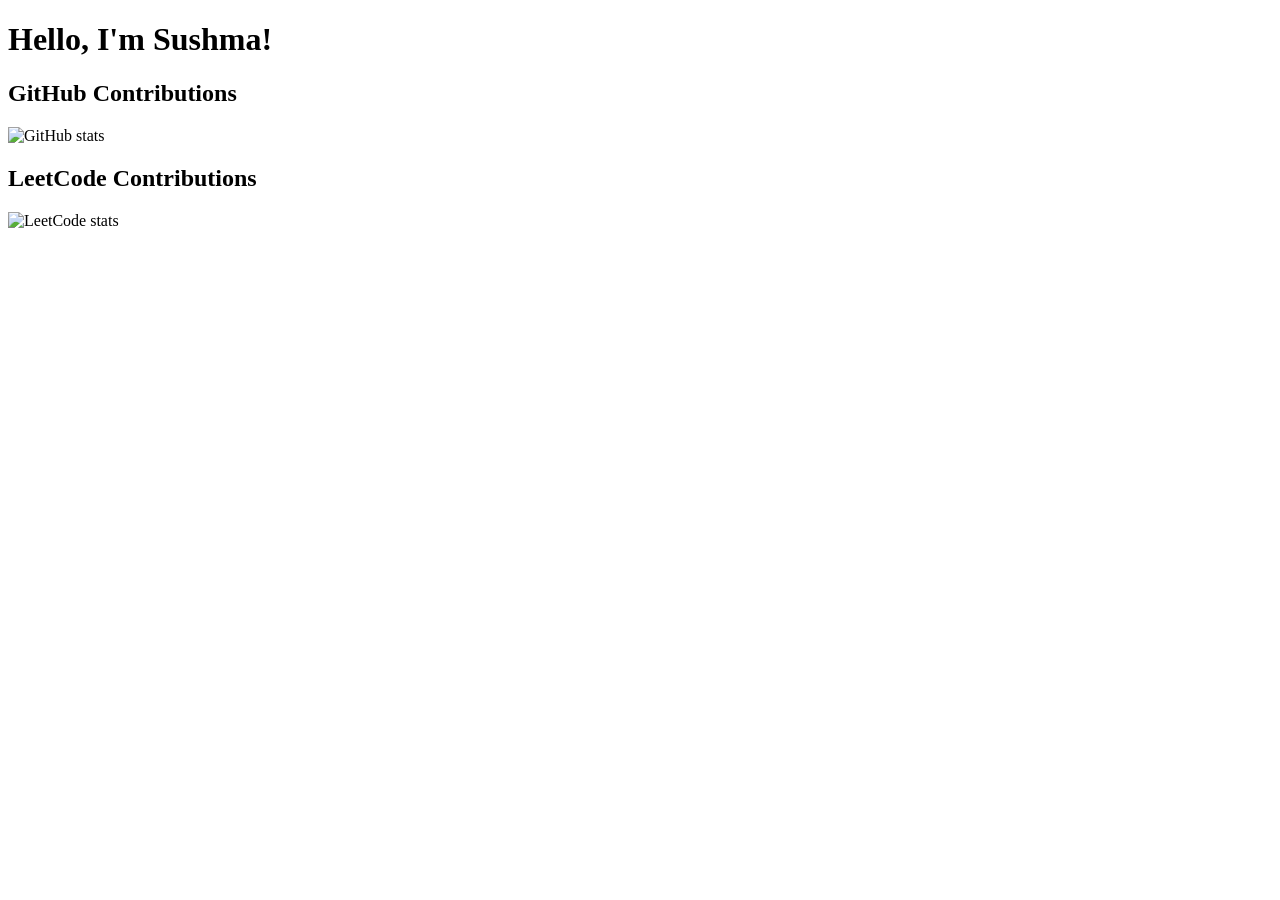
==== index.html @ d99a42e8 "Rename index.html.txt to index.html" ====
<!DOCTYPE html>
<html>
<head>
    <title>My Contributions</title>
</head>
<body>
    <h1>Hello, I'm Sushma!</h1>
    <div id="github-contributions">
        <h2>GitHub Contributions</h2>
        <img src="https://github-readme-stats.vercel.app/api?username=Sushmaniresh&show_icons=true&count_private=true&theme=radical" alt="GitHub stats">
    </div>

    <div id="leetcode-contributions">
        <h2>LeetCode Contributions</h2>
        <img src="https://leetcode-stats.vercel.app/api?username=Sushmaniresh" alt="LeetCode stats">
    </div>
</body>
</html>
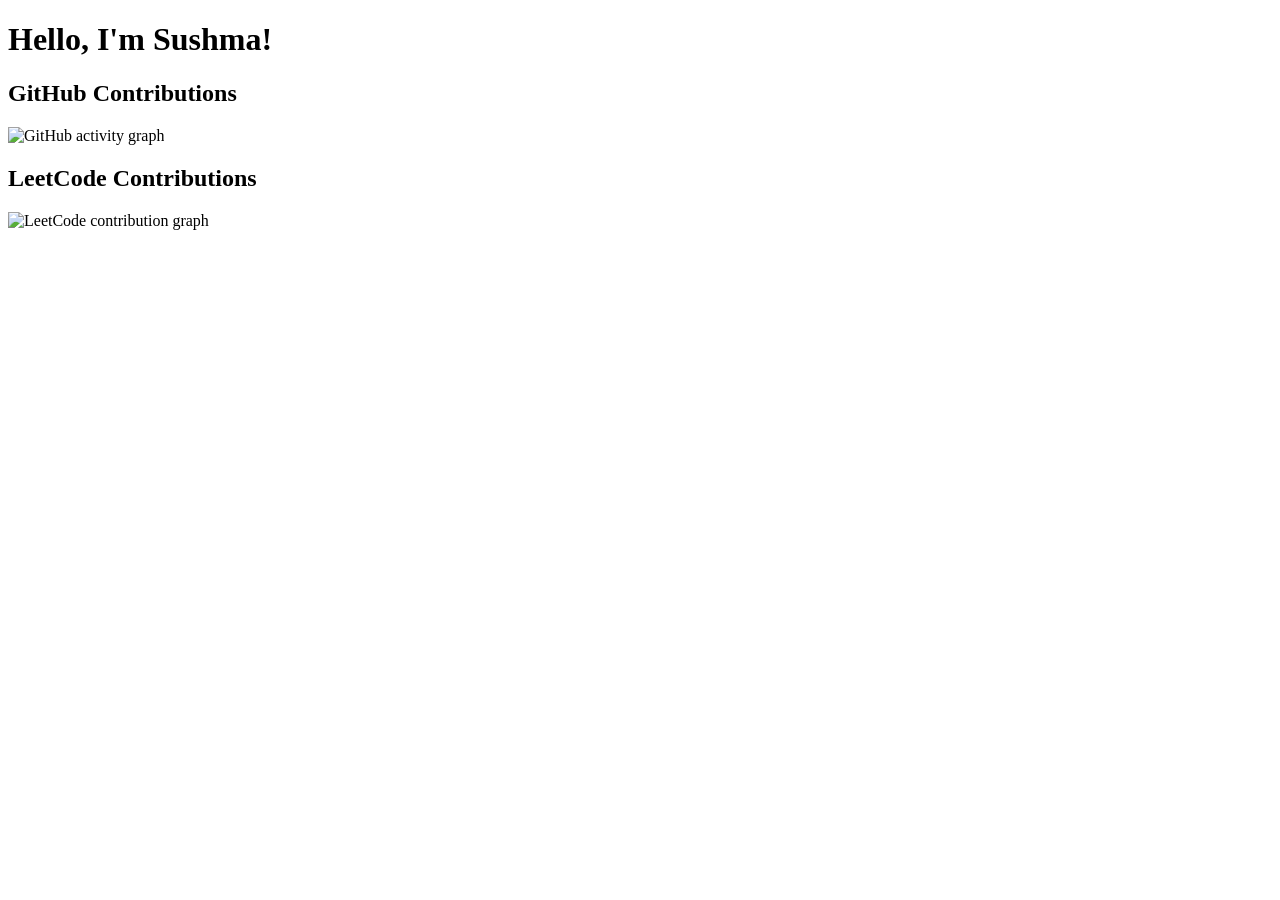
==== commit 173a372c: "Update index.html" ====
--- a/index.html
+++ b/index.html
@@ -7,12 +7,14 @@
     <h1>Hello, I'm Sushma!</h1>
     <div id="github-contributions">
         <h2>GitHub Contributions</h2>
-        <img src="https://github-readme-stats.vercel.app/api?username=Sushmaniresh&show_icons=true&count_private=true&theme=radical" alt="GitHub stats">
+        <img src="https://activity-graph.herokuapp.com/graph?username=YOUR_USERNAME&theme=react-dark&hide_border=true" alt="GitHub activity graph" />
+
     </div>
 
     <div id="leetcode-contributions">
         <h2>LeetCode Contributions</h2>
-        <img src="https://leetcode-stats.vercel.app/api?username=Sushmaniresh" alt="LeetCode stats">
+        <img src="https://leetcard.jacoblin.cool/username?theme=dark" alt="LeetCode contribution graph"/>
+
     </div>
 </body>
 </html>
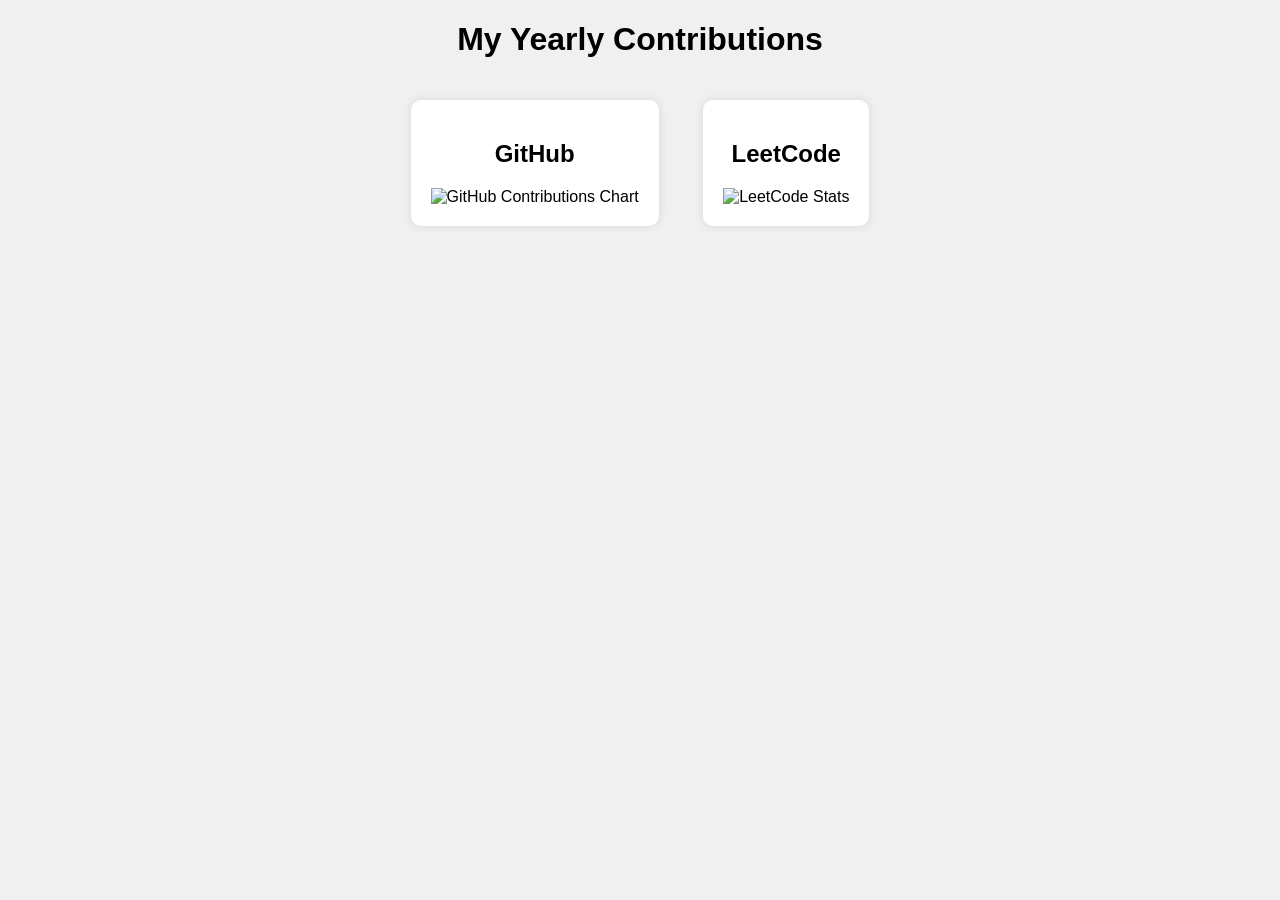
==== commit 0b7f8efc: "Update index.html" ====
--- a/index.html
+++ b/index.html
@@ -2,19 +2,23 @@
 <html>
 <head>
     <title>My Contributions</title>
+    <style>
+        body { font-family: Arial; text-align: center; background: #f0f0f0; }
+        .card { display: inline-block; margin: 20px; padding: 20px; background: white; border-radius: 10px; box-shadow: 0 0 10px rgba(0,0,0,0.1); }
+        img { max-width: 100%; }
+    </style>
 </head>
 <body>
-    <h1>Hello, I'm Sushma!</h1>
-    <div id="github-contributions">
-        <h2>GitHub Contributions</h2>
-        <img src="https://activity-graph.herokuapp.com/graph?username=YOUR_USERNAME&theme=react-dark&hide_border=true" alt="GitHub activity graph" />
+    <h1>My Yearly Contributions</h1>
 
+    <div class="card">
+        <h2>GitHub</h2>
+        <img src="https://ghchart.rshah.org/Sushmaniresh" alt="GitHub Contributions Chart">
     </div>
 
-    <div id="leetcode-contributions">
-        <h2>LeetCode Contributions</h2>
-        <img src="https://leetcard.jacoblin.cool/username?theme=dark" alt="LeetCode contribution graph"/>
-
+    <div class="card">
+        <h2>LeetCode</h2>
+        <img src="https://leetcard.jacoblin.cool/Sushmaniresh?theme=dark" alt="LeetCode Stats">
     </div>
 </body>
 </html>
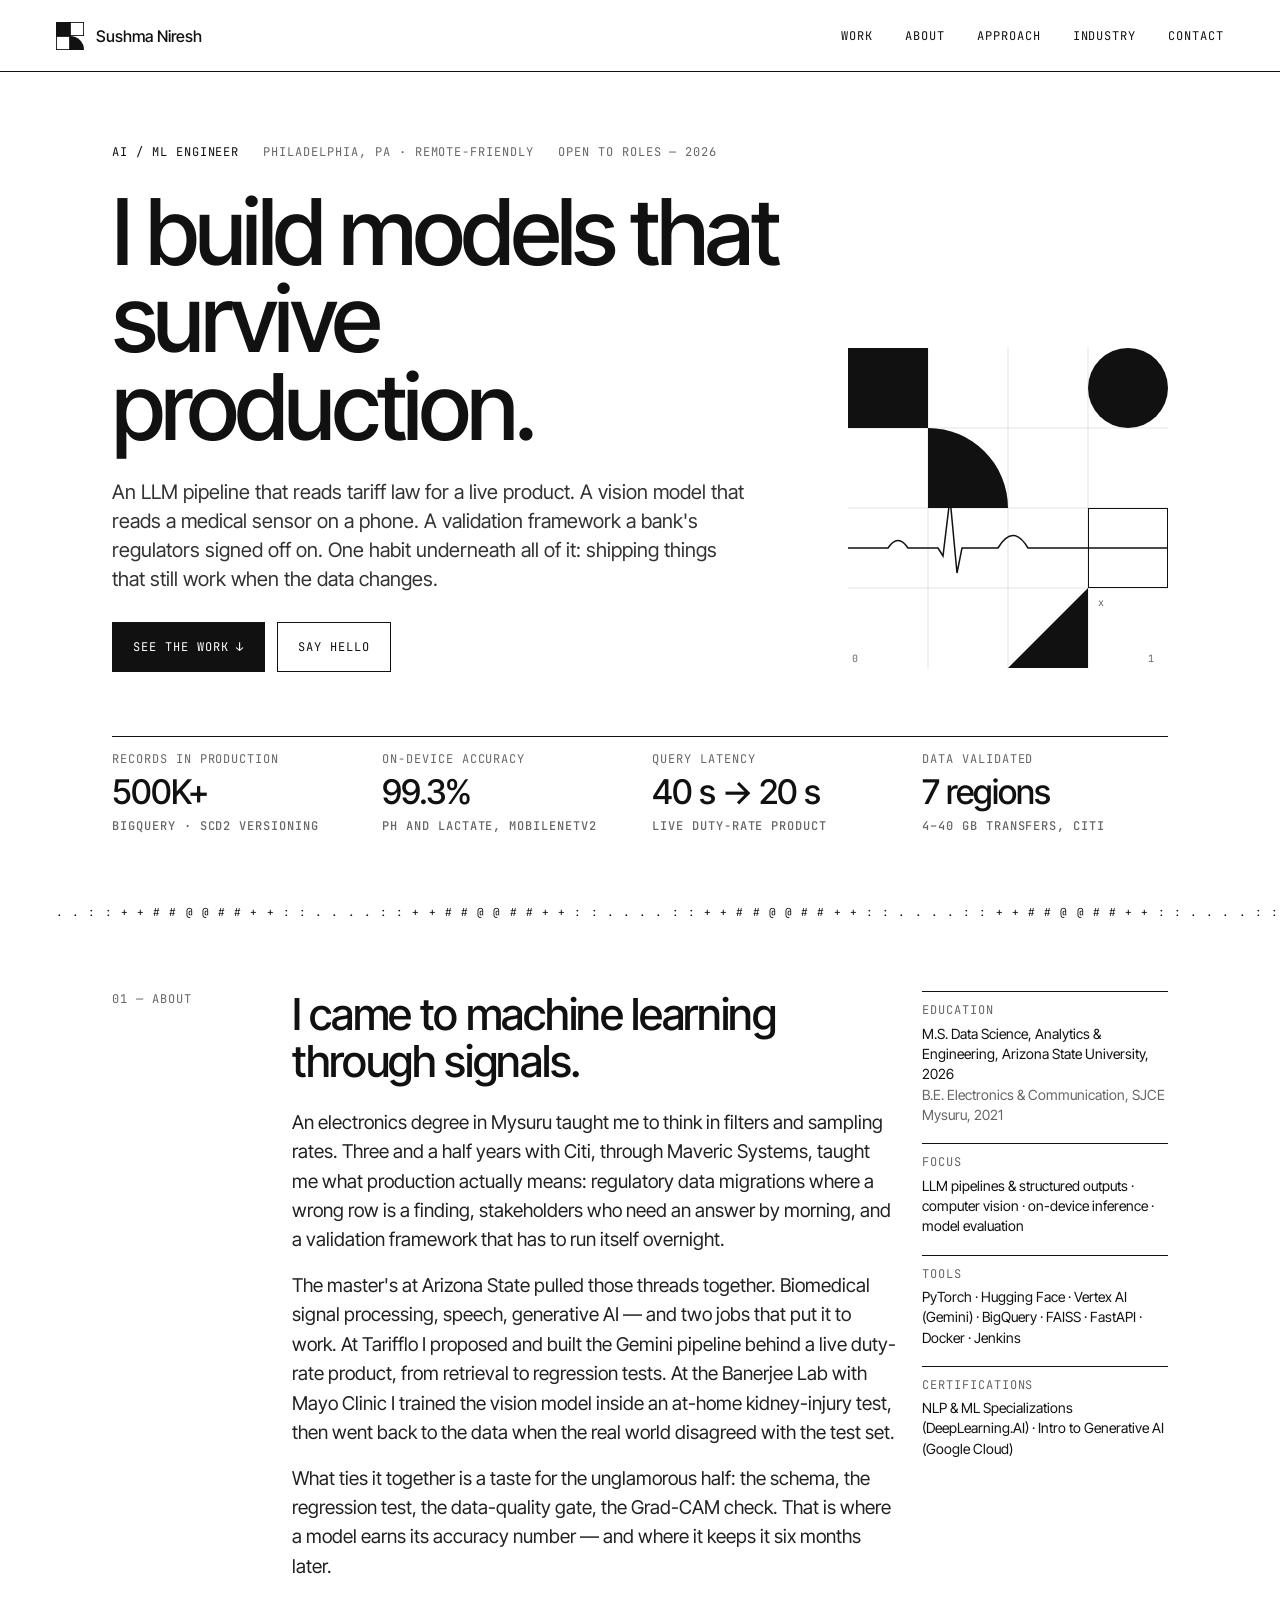
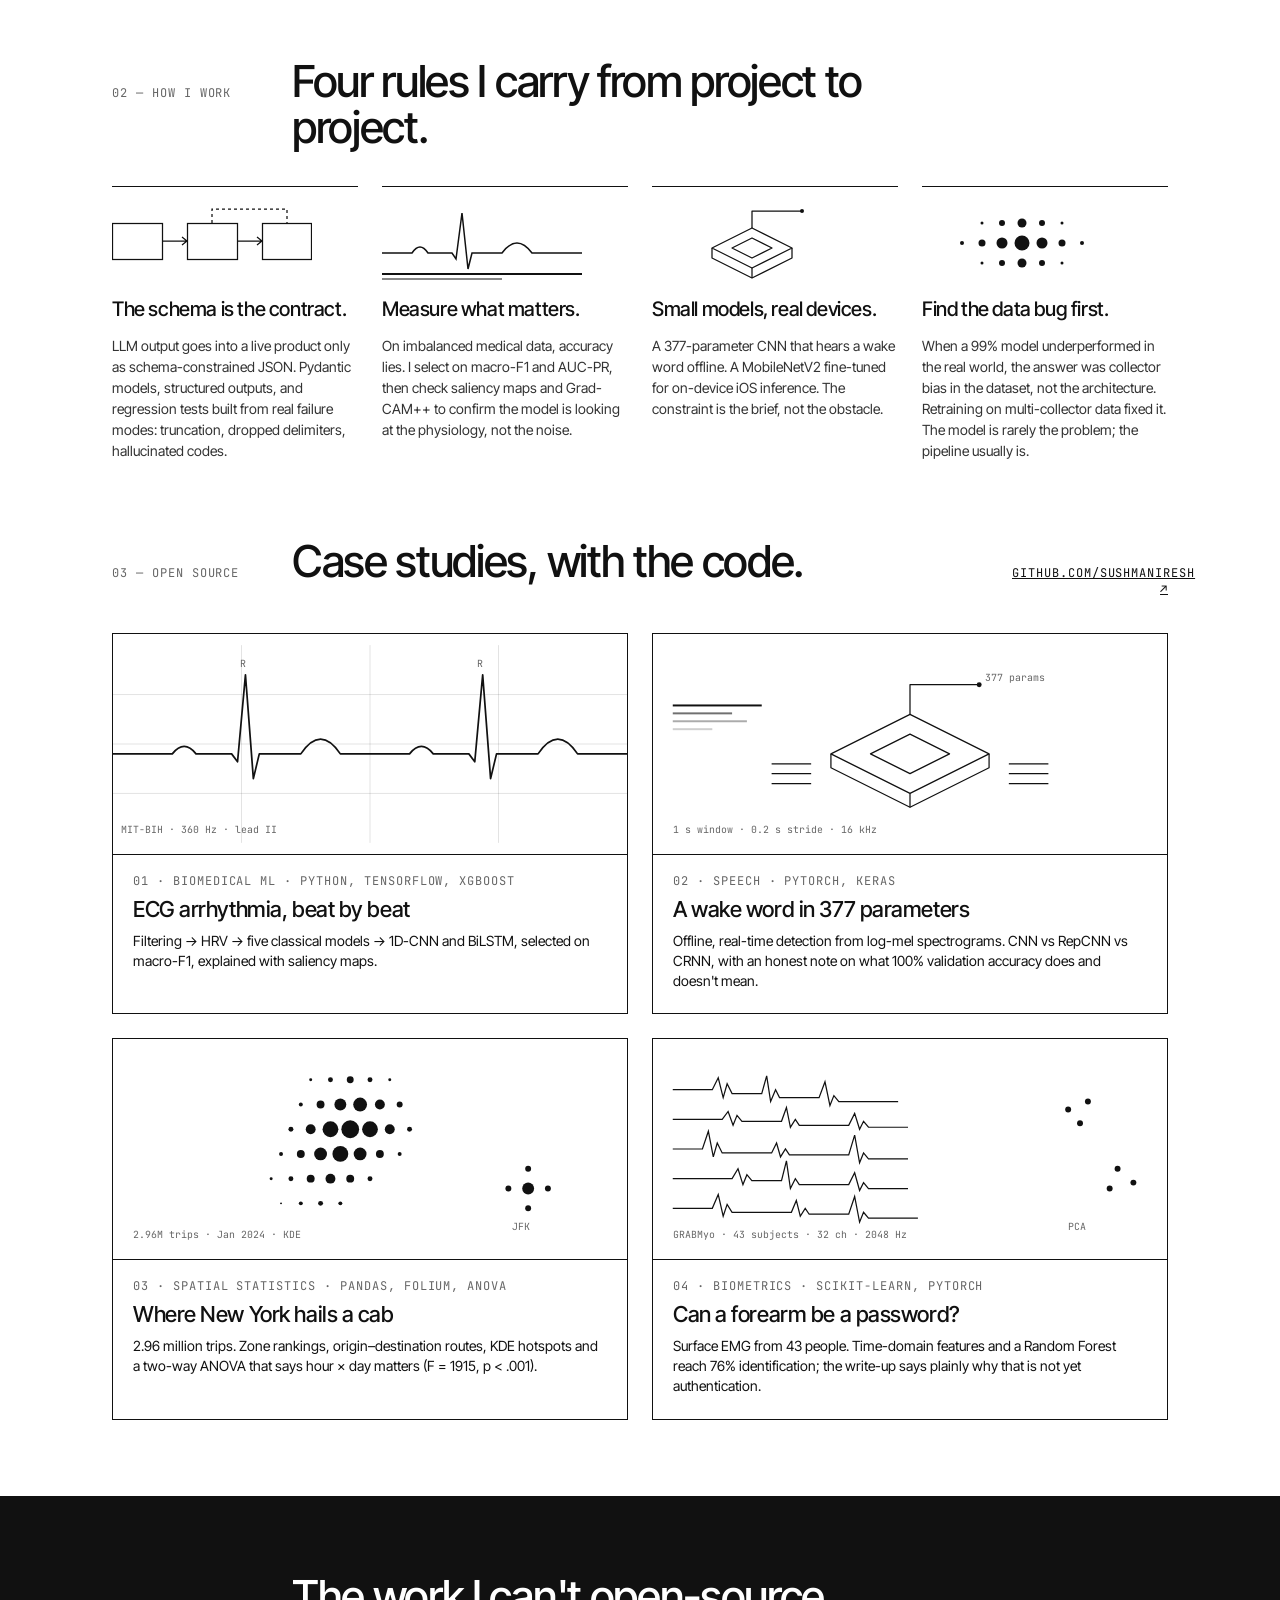
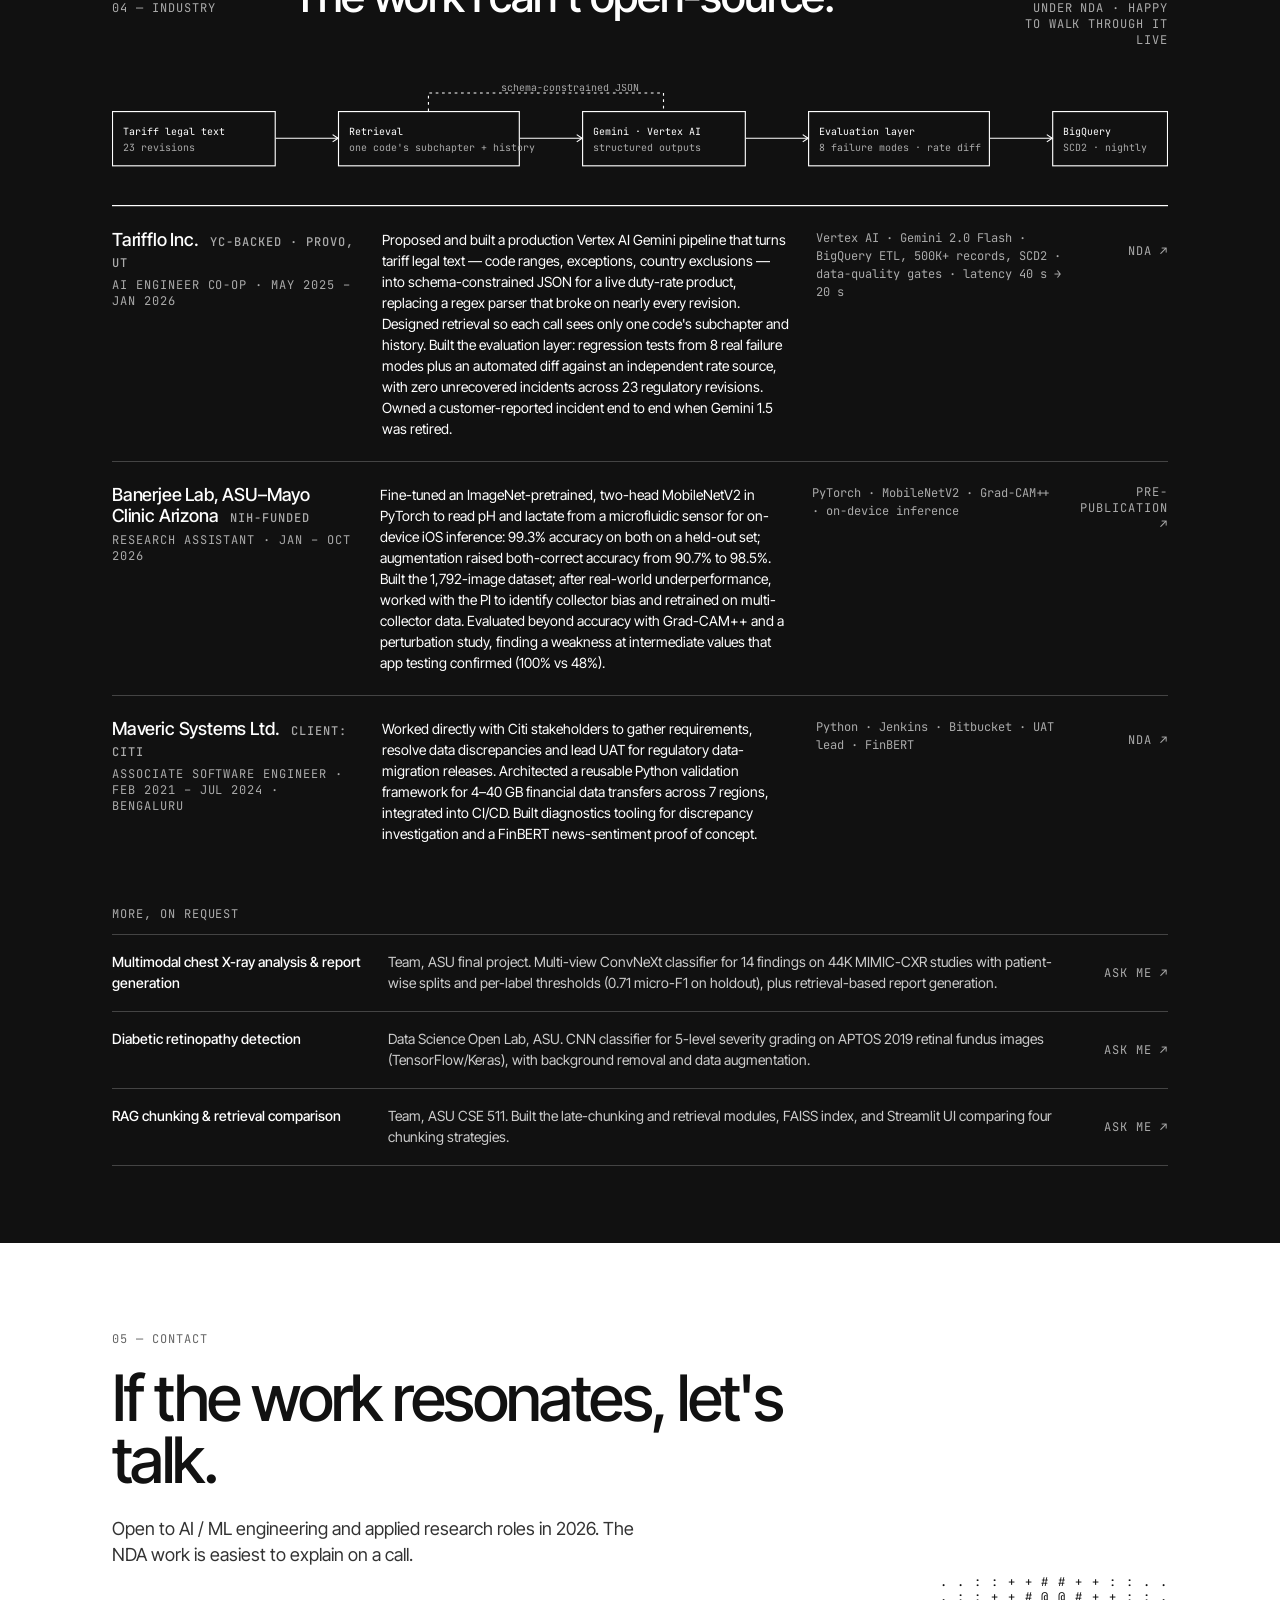
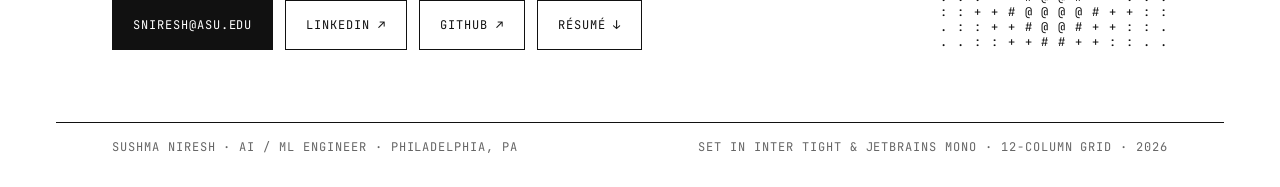
==== commit 8dc1392c: "Launch new portfolio site; keep old page as contributions.html" ====
--- a/index.html
+++ b/index.html
@@ -1,24 +1,301 @@
-<!DOCTYPE html>
-<html>
+<!doctype html>
+<html lang="en">
 <head>
-    <title>My Contributions</title>
-    <style>
-        body { font-family: Arial; text-align: center; background: #f0f0f0; }
-        .card { display: inline-block; margin: 20px; padding: 20px; background: white; border-radius: 10px; box-shadow: 0 0 10px rgba(0,0,0,0.1); }
-        img { max-width: 100%; }
-    </style>
+<meta charset="utf-8">
+<meta name="viewport" content="width=device-width, initial-scale=1">
+<title>Sushma Niresh — AI/ML Engineer</title>
+<meta name="description" content="AI/ML engineer. LLM pipelines, computer vision and on-device inference — case studies with the code.">
+<meta property="og:title" content="Sushma Niresh — AI/ML Engineer">
+<meta property="og:description" content="AI/ML engineer. LLM pipelines, computer vision and on-device inference — case studies with the code.">
+<meta property="og:image" content="og.png">
+<meta property="og:type" content="website">
+<meta name="twitter:card" content="summary_large_image">
+<link rel="icon" href="favicon.svg" type="image/svg+xml">
+<link rel="preconnect" href="https://fonts.googleapis.com"><link rel="preconnect" href="https://fonts.gstatic.com" crossorigin>
+<link rel="stylesheet" href="https://fonts.googleapis.com/css2?family=Inter+Tight:wght@400;500;600&family=JetBrains+Mono:wght@400;500&display=swap">
+<style>
+body{margin:0;background:#fff}
+a{color:#111}a:hover{color:#666}
+.mono{font-family:'JetBrains Mono',monospace}
+.wrap{max-width:1168px;margin:0 auto;padding:0 clamp(16px,4.4vw,56px);width:100%;min-width:0;box-sizing:border-box}
+.label{font-family:'JetBrains Mono',monospace;font-size:12px;letter-spacing:.08em;text-transform:uppercase;color:#666}
+.rule{border-top:1px solid #111}
+.g12{display:grid;grid-template-columns:repeat(12,minmax(0,1fr));column-gap:24px}
+.g12>*{min-width:0}
+.h1{margin:0;font-size:clamp(44px,7.4vw,92px);line-height:.95;letter-spacing:-.04em;font-weight:500}
+.h2{margin:0;font-size:clamp(30px,3.6vw,44px);line-height:1.05;letter-spacing:-.03em;font-weight:500}
+.lede{margin:0;font-size:clamp(17px,1.6vw,20px);line-height:1.45;color:#333}
+.nav a{text-decoration:none;font-family:'JetBrains Mono',monospace;font-size:12px;letter-spacing:.08em;text-transform:uppercase}
+.stats{display:grid;grid-template-columns:repeat(4,minmax(0,1fr));gap:24px}
+.stats .v{font-size:clamp(26px,2.8vw,34px);letter-spacing:-.03em;font-weight:500;margin-top:4px}
+.stats .v .label{display:block;margin-top:6px}
+.cards{display:grid;grid-template-columns:repeat(2,minmax(0,1fr));gap:24px}
+.card{border:1px solid #111;text-decoration:none;color:#111;display:flex;flex-direction:column;background:#fff}
+.card:hover{background:#111;color:#fff}
+.card:hover .label{color:#bbb}
+.card:hover svg *{stroke:#fff}
+.card:hover svg .fill,.card:hover svg circle,.card:hover svg rect{fill:#fff}
+.card .art{height:220px;border-bottom:1px solid currentColor;display:flex;align-items:center;justify-content:center;overflow:hidden}
+.card .art svg{width:100%;height:100%}
+.card .body{padding:18px 20px 22px;display:flex;flex-direction:column;gap:8px}
+.card h3{margin:0;font-size:22px;letter-spacing:-.02em;font-weight:500;line-height:1.15}
+.card p{margin:0;font-size:14px;line-height:1.45}
+.nda{border-top:1px solid #444;padding:22px 0;display:grid;grid-template-columns:3fr 5fr 3fr 1fr;gap:24px;align-items:start}
+.nda h4{margin:0;font-size:18px;font-weight:500;letter-spacing:-.01em}
+.nda p{margin:0;font-size:14px;line-height:1.5}
+.more{border-top:1px solid #444;padding:16px 0;display:grid;grid-template-columns:3fr 8fr 1fr;gap:24px;font-size:14px;line-height:1.5}
+.btn{display:inline-flex;align-items:center;gap:10px;min-height:48px;padding:0 20px;border:1px solid #111;text-decoration:none;font-family:'JetBrains Mono',monospace;font-size:12px;letter-spacing:.08em;text-transform:uppercase;white-space:nowrap}
+.btn.solid{background:#111;color:#fff}
+.btn.solid:hover{background:#333;color:#fff}
+.concept{border-top:1px solid #111;padding-top:16px;display:flex;flex-direction:column;gap:14px;grid-column:span 3}
+.concept h3{margin:0;font-size:20px;font-weight:500;letter-spacing:-.02em;line-height:1.2}
+.concept p{margin:0;font-size:14px;line-height:1.5;color:#333}
+.concept svg{width:100%;max-width:200px;height:auto}
+.scroll{overflow-x:auto}
+.scroll svg{min-width:900px;width:100%;height:auto}
+.about p{margin:0 0 16px;font-size:clamp(17px,1.5vw,19px);line-height:1.55;color:#222}
+.about p:last-child{margin:0}
+.fact{border-top:1px solid #111;padding:10px 0 14px;font-size:14px;line-height:1.45}
+.fact .label{display:block;margin-bottom:4px}
+@media (max-width:900px){
+  .g12{grid-template-columns:repeat(4,minmax(0,1fr));row-gap:20px}
+  .g12>*{grid-column:1 / -1 !important;justify-self:stretch !important}
+  .concept{grid-column:span 2 !important}
+  .stats{grid-template-columns:repeat(2,minmax(0,1fr))}
+  .cards{grid-template-columns:1fr}
+  .nda,.more{grid-template-columns:1fr;gap:10px}
+  .nda .tag,.more .tag{text-align:left !important}
+  .hero-art{max-width:260px}
+}
+@media (max-width:560px){
+  .concept{grid-column:1 / -1 !important}
+  .stats{grid-template-columns:1fr}
+  .nav .links a:not(.keep){display:none}
+  .card .art{height:180px}
+}
+</style>
+<link rel="stylesheet" href="site.css">
 </head>
 <body>
-    <h1>My Yearly Contributions</h1>
-
-    <div class="card">
-        <h2>GitHub</h2>
-        <img src="https://ghchart.rshah.org/Sushmaniresh" alt="GitHub Contributions Chart">
-    </div>
-
-    <div class="card">
-        <h2>LeetCode</h2>
-        <img src="https://leetcard.jacoblin.cool/Sushmaniresh?theme=dark" alt="LeetCode Stats">
-    </div>
+<div style="font-family: 'Inter Tight', sans-serif; color: #111111; background: #ffffff; min-height: 100vh; display: flex; flex-direction: column">
+
+  <!-- NAV -->
+  <header class="nav" style="display: flex; justify-content: space-between; align-items: center; height: 72px; border-bottom: 1px solid #111; box-sizing: border-box; padding: 0 clamp(16px, 4.4vw, 56px)">
+    <a href="#top" style="display: flex; align-items: center; gap: 12px; text-transform: none; letter-spacing: 0; font-family: 'Inter Tight', sans-serif; font-size: 16px; font-weight: 500" aria-label="Sushma Niresh, home">
+      <svg aria-hidden="true" viewBox="0 0 32 32" style="width: 28px; height: 28px; flex: none"><rect x="0" y="0" width="16" height="16" fill="#111"/><path d="M16 16 A16 16 0 0 1 32 32 L16 32 Z" fill="#111"/><rect x="16.5" y="0.5" width="15" height="15" fill="none" stroke="#111"/><rect x="0.5" y="16.5" width="15" height="15" fill="none" stroke="#111"/></svg>
+      Sushma Niresh</a>
+    <nav class="links" style="display: flex; gap: clamp(16px, 2.5vw, 32px)">
+      <a class="keep" href="#work">Work</a><a href="#about">About</a><a href="#approach">Approach</a><a href="#industry">Industry</a><a class="keep" href="#hire">Contact</a>
+    </nav>
+  </header>
+
+  <!-- HERO -->
+  <section id="top" class="wrap" style="padding-top: clamp(40px, 6vw, 72px); padding-bottom: clamp(40px, 6vw, 72px)">
+    <div class="g12" style="align-items: end; row-gap: 32px">
+      <div style="grid-column: 1 / 9; display: flex; flex-direction: column; gap: 28px; min-width: 0">
+        <div class="label" style="display: flex; gap: 16px 24px; flex-wrap: wrap"><span style="color: #111">AI / ML Engineer</span><span>Philadelphia, PA · Remote-friendly</span><span>Open to roles — 2026</span></div>
+        <h1 class="h1">I build models that survive production.</h1>
+        <p class="lede" style="max-width: 640px">An LLM pipeline that reads tariff law for a live product. A vision model that reads a medical sensor on a phone. A validation framework a bank's regulators signed off on. One habit underneath all of it: shipping things that still work when the data changes.</p>
+        <div style="display: flex; gap: 12px; flex-wrap: wrap">
+          <a class="btn solid" href="#work">See the work ↓</a>
+          <a class="btn" href="#hire">Say hello</a>
+        </div>
+      </div>
+      <div class="hero-art" style="grid-column: 9 / 13; justify-self: end; width: 100%; max-width: 320px">
+        <svg role="img" aria-label="Geometric composition on a grid with an ECG trace crossing it" viewBox="0 0 320 320" style="width: 100%; height: auto">
+          <g stroke="#111" stroke-opacity="0.12" fill="none"><path d="M80 0V320M160 0V320M240 0V320M0 80H320M0 160H320M0 240H320"/></g>
+          <rect x="0" y="0" width="80" height="80" fill="#111"/>
+          <path d="M80 80 A80 80 0 0 1 160 160 L80 160 Z" fill="#111"/>
+          <circle cx="280" cy="40" r="40" fill="#111"/>
+          <path d="M160 320 L240 240 L240 320 Z" fill="#111"/>
+          <rect x="240.5" y="160.5" width="79" height="79" fill="none" stroke="#111"/>
+          <path fill="none" stroke="#111" stroke-width="1.5" d="M0 200 H40 Q50 185 60 200 H90 L95 208 L102 150 L109 225 L114 200 H150 Q165 175 180 200 H320"/>
+          <g font-family="'JetBrains Mono',monospace" font-size="10" fill="#666"><text x="4" y="314">0</text><text x="300" y="314">1</text><text x="250" y="258">x</text></g>
+        </svg>
+      </div>
+    </div>
+    <div class="rule stats" style="margin-top: clamp(40px, 5vw, 64px); padding-top: 14px">
+      <div><div class="label">Records in production</div><div class="v">500K+ <span class="label">BigQuery · SCD2 versioning</span></div></div>
+      <div><div class="label">On-device accuracy</div><div class="v">99.3% <span class="label">pH and lactate, MobileNetV2</span></div></div>
+      <div><div class="label">Query latency</div><div class="v">40 s → 20 s <span class="label">live duty-rate product</span></div></div>
+      <div><div class="label">Data validated</div><div class="v">7 regions <span class="label">4–40 GB transfers, Citi</span></div></div>
+    </div>
+  </section>
+
+  <!-- ASCII divider -->
+  <div class="wrap" aria-hidden="true" style="overflow: hidden; max-width: 100%"><pre class="mono" style="margin: 0; font-size: 11px; line-height: 1.2; letter-spacing: 0.1em; color: #111; white-space: nowrap">. . : : + + # # @ @ # # + + : : . . . . : : + + # # @ @ # # + + : : . . . . : : + + # # @ @ # # + + : : . . . . : : + + # # @ @ # # + + : : . . . . : : + + # # @ @ # # + + : : . . . . : : + + # # @ @ # # + + : : . .</pre></div>
+
+  <!-- ABOUT -->
+  <section id="about" class="wrap" style="padding-top: clamp(48px, 6vw, 72px); padding-bottom: clamp(48px, 6vw, 80px)">
+    <div class="g12" style="row-gap: 32px">
+      <div class="label" style="grid-column: 1 / 3">01 — About</div>
+      <div class="about" style="grid-column: 3 / 10; min-width: 0">
+        <h2 class="h2" style="margin-bottom: 24px">I came to machine learning through signals.</h2>
+        <p>An electronics degree in Mysuru taught me to think in filters and sampling rates. Three and a half years with Citi, through Maveric Systems, taught me what production actually means: regulatory data migrations where a wrong row is a finding, stakeholders who need an answer by morning, and a validation framework that has to run itself overnight.</p>
+        <p>The master's at Arizona State pulled those threads together. Biomedical signal processing, speech, generative AI — and two jobs that put it to work. At Tarifflo I proposed and built the Gemini pipeline behind a live duty-rate product, from retrieval to regression tests. At the Banerjee Lab with Mayo Clinic I trained the vision model inside an at-home kidney-injury test, then went back to the data when the real world disagreed with the test set.</p>
+        <p>What ties it together is a taste for the unglamorous half: the schema, the regression test, the data-quality gate, the Grad-CAM check. That is where a model earns its accuracy number — and where it keeps it six months later.</p>
+      </div>
+      <div style="grid-column: 10 / 13; display: flex; flex-direction: column; gap: 4px; width: 100%">
+        <div class="fact"><span class="label">Education</span>M.S. Data Science, Analytics &amp; Engineering, Arizona State University, 2026<br><span style="color: #666">B.E. Electronics &amp; Communication, SJCE Mysuru, 2021</span></div>
+        <div class="fact"><span class="label">Focus</span>LLM pipelines &amp; structured outputs · computer vision · on-device inference · model evaluation</div>
+        <div class="fact"><span class="label">Tools</span>PyTorch · Hugging Face · Vertex AI (Gemini) · BigQuery · FAISS · FastAPI · Docker · Jenkins</div>
+        <div class="fact"><span class="label">Certifications</span>NLP &amp; ML Specializations (DeepLearning.AI) · Intro to Generative AI (Google Cloud)</div>
+      </div>
+    </div>
+  </section>
+
+  <!-- APPROACH / CONCEPTS -->
+  <section id="approach" class="wrap" style="padding-bottom: clamp(48px, 6vw, 80px)">
+    <div class="g12" style="margin-bottom: 36px; align-items: baseline">
+      <div class="label" style="grid-column: 1 / 3">02 — How I work</div>
+      <h2 class="h2" style="grid-column: 3 / 11">Four rules I carry from project to project.</h2>
+    </div>
+    <div class="g12" style="row-gap: 32px">
+      <div class="concept">
+        <svg aria-hidden="true" viewBox="0 0 200 80"><g fill="none" stroke="#111" stroke-width="1.25"><rect x="0.5" y="20.5" width="50" height="36"/><rect x="75.5" y="20.5" width="50" height="36"/><rect x="150.5" y="20.5" width="49" height="36"/><path d="M51 38H75M126 38H150M70 34l5 4-5 4M145 34l5 4-5 4"/><path d="M100 20V6H175V20" stroke-dasharray="3 3"/></g></svg>
+        <h3>The schema is the contract.</h3>
+        <p>LLM output goes into a live product only as schema-constrained JSON. Pydantic models, structured outputs, and regression tests built from real failure modes: truncation, dropped delimiters, hallucinated codes.</p>
+      </div>
+      <div class="concept">
+        <svg aria-hidden="true" viewBox="0 0 200 80"><path fill="none" stroke="#111" stroke-width="1.5" d="M0 50H30Q38 38 46 50H70L74 56L80 10L86 66L90 50H120Q135 30 150 50H200"/><g fill="#111"><rect x="0" y="70" width="200" height="2"/><rect x="0" y="75" width="120" height="2" fill-opacity=".5"/></g></svg>
+        <h3>Measure what matters.</h3>
+        <p>On imbalanced medical data, accuracy lies. I select on macro-F1 and AUC-PR, then check saliency maps and Grad-CAM++ to confirm the model is looking at the physiology, not the noise.</p>
+      </div>
+      <div class="concept">
+        <svg aria-hidden="true" viewBox="0 0 200 80"><g fill="none" stroke="#111" stroke-width="1.25" stroke-linejoin="round"><path d="M60 45L100 25L140 45L100 65Z"/><path d="M60 45V55L100 75L140 55V45"/><path d="M100 65V75"/><path d="M80 45L100 35L120 45L100 55Z"/><path d="M100 25V8H150"/></g><circle cx="150" cy="8" r="2" fill="#111"/></svg>
+        <h3>Small models, real devices.</h3>
+        <p>A 377-parameter CNN that hears a wake word offline. A MobileNetV2 fine-tuned for on-device iOS inference. The constraint is the brief, not the obstacle.</p>
+      </div>
+      <div class="concept">
+        <svg aria-hidden="true" viewBox="0 0 200 80"><g fill="#111"><circle cx="40" cy="40" r="2"/><circle cx="60" cy="40" r="3.5"/><circle cx="80" cy="40" r="5.5"/><circle cx="100" cy="40" r="7.5"/><circle cx="120" cy="40" r="5.5"/><circle cx="140" cy="40" r="3.5"/><circle cx="160" cy="40" r="2"/><circle cx="60" cy="20" r="1.5"/><circle cx="80" cy="20" r="3"/><circle cx="100" cy="20" r="4.5"/><circle cx="120" cy="20" r="3"/><circle cx="140" cy="20" r="1.5"/><circle cx="60" cy="60" r="1.5"/><circle cx="80" cy="60" r="3"/><circle cx="100" cy="60" r="4.5"/><circle cx="120" cy="60" r="3"/><circle cx="140" cy="60" r="1.5"/></g></svg>
+        <h3>Find the data bug first.</h3>
+        <p>When a 99% model underperformed in the real world, the answer was collector bias in the dataset, not the architecture. Retraining on multi-collector data fixed it. The model is rarely the problem; the pipeline usually is.</p>
+      </div>
+    </div>
+  </section>
+
+  <!-- WORK -->
+  <section id="work" class="wrap" style="padding-bottom: clamp(48px, 6vw, 80px)">
+    <div class="g12" style="margin-bottom: 36px; align-items: baseline">
+      <div class="label" style="grid-column: 1 / 3">03 — Open source</div>
+      <h2 class="h2" style="grid-column: 3 / 11">Case studies, with the code.</h2>
+      <div class="label" style="grid-column: 11 / 13; text-align: right"><a href="https://github.com/Sushmaniresh" target="_blank" rel="noopener">github.com/Sushmaniresh ↗</a></div>
+    </div>
+    <div class="cards">
+
+      <a class="card" href="ecg.html">
+        <div class="art">
+          <svg aria-hidden="true" viewBox="0 0 520 200"><g stroke="#111" stroke-opacity=".12" fill="none"><path d="M0 50H520M0 100H520M0 150H520M130 0V200M260 0V200M390 0V200"/></g><path fill="none" stroke="#111" stroke-width="1.75" stroke-linejoin="round" d="M0 110 H60 Q72 95 84 110 H120 L126 118 L134 30 L142 135 L148 110 H190 Q210 80 230 110 H300 Q312 95 324 110 H360 L366 118 L374 30 L382 135 L388 110 H430 Q450 80 470 110 H520"/><g font-family="'JetBrains Mono',monospace" font-size="10" fill="#666"><text x="128" y="22">R</text><text x="368" y="22">R</text><text x="8" y="190">MIT-BIH · 360 Hz · lead II</text></g></svg>
+        </div>
+        <div class="body"><div class="label">01 · Biomedical ML · Python, TensorFlow, XGBoost</div><h3>ECG arrhythmia, beat by beat</h3><p>Filtering → HRV → five classical models → 1D-CNN and BiLSTM, selected on macro-F1, explained with saliency maps.</p></div>
+      </a>
+
+      <a class="card" href="wake-word.html">
+        <div class="art">
+          <svg aria-hidden="true" viewBox="0 0 520 200"><g fill="none" stroke="#111" stroke-width="1.25" stroke-linejoin="round"><path d="M180 110L260 70L340 110L260 150Z"/><path d="M180 110V124L260 164L340 124V110"/><path d="M260 150V164"/><path d="M220 110L260 90L300 110L260 130Z"/><path d="M260 70V40H330"/><path d="M160 120H120M160 130H120M160 140H120M360 120H400M360 130H400M360 140H400"/></g><circle cx="330" cy="40" r="2.5" fill="#111"/><g fill="#111"><rect x="20" y="60" width="90" height="2"/><rect x="20" y="68" width="60" height="2" fill-opacity=".6"/><rect x="20" y="76" width="75" height="2" fill-opacity=".35"/><rect x="20" y="84" width="40" height="2" fill-opacity=".2"/></g><g font-family="'JetBrains Mono',monospace" font-size="10" fill="#666"><text x="336" y="36">377 params</text><text x="20" y="190">1 s window · 0.2 s stride · 16 kHz</text></g></svg>
+        </div>
+        <div class="body"><div class="label">02 · Speech · PyTorch, Keras</div><h3>A wake word in 377 parameters</h3><p>Offline, real-time detection from log-mel spectrograms. CNN vs RepCNN vs CRNN, with an honest note on what 100% validation accuracy does and doesn't mean.</p></div>
+      </a>
+
+      <a class="card" href="nyc-taxi.html">
+        <div class="art">
+          <svg aria-hidden="true" viewBox="0 0 520 200"><g fill="#111">
+            <circle cx="200" cy="30" r="1.5"/><circle cx="220" cy="30" r="2.5"/><circle cx="240" cy="30" r="3.5"/><circle cx="260" cy="30" r="2.5"/><circle cx="280" cy="30" r="1.5"/>
+            <circle cx="190" cy="55" r="2"/><circle cx="210" cy="55" r="4"/><circle cx="230" cy="55" r="6"/><circle cx="250" cy="55" r="7"/><circle cx="270" cy="55" r="5"/><circle cx="290" cy="55" r="3"/>
+            <circle cx="180" cy="80" r="2.5"/><circle cx="200" cy="80" r="5"/><circle cx="220" cy="80" r="8"/><circle cx="240" cy="80" r="9"/><circle cx="260" cy="80" r="8"/><circle cx="280" cy="80" r="5"/><circle cx="300" cy="80" r="2.5"/>
+            <circle cx="170" cy="105" r="2"/><circle cx="190" cy="105" r="4"/><circle cx="210" cy="105" r="6.5"/><circle cx="230" cy="105" r="8"/><circle cx="250" cy="105" r="6.5"/><circle cx="270" cy="105" r="4"/><circle cx="290" cy="105" r="2"/>
+            <circle cx="160" cy="130" r="1.5"/><circle cx="180" cy="130" r="2.5"/><circle cx="200" cy="130" r="4"/><circle cx="220" cy="130" r="5"/><circle cx="240" cy="130" r="4"/><circle cx="260" cy="130" r="2.5"/>
+            <circle cx="170" cy="155" r="1"/><circle cx="190" cy="155" r="2"/><circle cx="210" cy="155" r="2.5"/><circle cx="230" cy="155" r="2"/>
+            <circle cx="420" cy="140" r="6"/><circle cx="440" cy="140" r="3"/><circle cx="400" cy="140" r="3"/><circle cx="420" cy="120" r="3"/><circle cx="420" cy="160" r="3"/>
+          </g><g font-family="'JetBrains Mono',monospace" font-size="10" fill="#666"><text x="404" y="182">JFK</text><text x="20" y="190">2.96M trips · Jan 2024 · KDE</text></g></svg>
+        </div>
+        <div class="body"><div class="label">03 · Spatial statistics · pandas, Folium, ANOVA</div><h3>Where New York hails a cab</h3><p>2.96 million trips. Zone rankings, origin–destination routes, KDE hotspots and a two-way ANOVA that says hour × day matters (F = 1915, p &lt; .001).</p></div>
+      </a>
+
+      <a class="card" href="emg.html">
+        <div class="art">
+          <svg aria-hidden="true" viewBox="0 0 520 200"><g fill="none" stroke="#111" stroke-width="1.25"><path d="M20 40h40l6-12 5 20 4-14 5 10h30l5-18 4 26 5-12 4 8h40l6-16 5 24 4-10 5 6h60"/><path d="M20 70h50l6-8 5 14 4-10 5 6h40l5-14 4 20 5-8 4 6h50l6-12 5 16 4-8 5 6h40"/><path d="M20 100h30l6-18 5 26 4-14 5 10h50l5-10 4 14 5-8 4 6h60l6-20 5 28 4-10 5 6h40"/><path d="M20 130h60l6-10 5 16 4-10 5 6h30l5-20 4 28 5-10 4 6h50l6-12 5 18 4-8 5 6h40"/><path d="M20 160h40l6-14 5 22 4-12 5 8h60l5-12 4 16 5-8 4 6h40l6-18 5 26 4-10 5 6h50"/></g><g fill="#111"><circle cx="420" cy="60" r="3"/><circle cx="440" cy="52" r="3"/><circle cx="432" cy="74" r="3"/><circle cx="470" cy="120" r="3"/><circle cx="486" cy="134" r="3"/><circle cx="462" cy="140" r="3"/></g><g font-family="'JetBrains Mono',monospace" font-size="10" fill="#666"><text x="20" y="190">GRABMyo · 43 subjects · 32 ch · 2048 Hz</text><text x="420" y="182">PCA</text></g></svg>
+        </div>
+        <div class="body"><div class="label">04 · Biometrics · scikit-learn, PyTorch</div><h3>Can a forearm be a password?</h3><p>Surface EMG from 43 people. Time-domain features and a Random Forest reach 76% identification; the write-up says plainly why that is not yet authentication.</p></div>
+      </a>
+    </div>
+  </section>
+
+  <!-- INDUSTRY / NDA -->
+  <section id="industry" style="background: #111; color: #fff; padding: clamp(48px, 6vw, 80px) 0">
+    <div class="wrap">
+      <div class="g12" style="margin-bottom: 36px; align-items: baseline">
+        <div class="label" style="grid-column: 1 / 3; color: #aaa">04 — Industry</div>
+        <h2 class="h2" style="grid-column: 3 / 11">The work I can't open-source.</h2>
+        <div class="label" style="grid-column: 11 / 13; text-align: right; color: #aaa">Under NDA · happy to walk through it live</div>
+      </div>
+      <div class="scroll" style="margin-bottom: 8px">
+      <svg role="img" aria-label="Schematic of the Tarifflo pipeline: tariff legal text, retrieval of one code's subchapter and history, Gemini on Vertex AI, schema-constrained JSON, evaluation layer, BigQuery" viewBox="0 0 1168 120">
+        <g fill="none" stroke="#fff" stroke-width="1.25"><rect x="0.5" y="30.5" width="180" height="60"/><rect x="250.5" y="30.5" width="200" height="60"/><rect x="520.5" y="30.5" width="180" height="60"/><rect x="770.5" y="30.5" width="200" height="60"/><rect x="1040.5" y="30.5" width="127" height="60"/><path d="M181 60H250M451 60H520M701 60H770M971 60H1040"/><path d="M244 56l6 4-6 4M514 56l6 4-6 4M764 56l6 4-6 4M1034 56l6 4-6 4"/><path d="M350 30V10H610V30" stroke-dasharray="3 4"/></g>
+        <g font-family="'JetBrains Mono',monospace" font-size="11" fill="#fff"><text x="12" y="56">Tariff legal text</text><text x="12" y="74" fill="#aaa">23 revisions</text><text x="262" y="56">Retrieval</text><text x="262" y="74" fill="#aaa">one code's subchapter + history</text><text x="532" y="56">Gemini · Vertex AI</text><text x="532" y="74" fill="#aaa">structured outputs</text><text x="782" y="56">Evaluation layer</text><text x="782" y="74" fill="#aaa">8 failure modes · rate diff</text><text x="1052" y="56">BigQuery</text><text x="1052" y="74" fill="#aaa">SCD2 · nightly</text><text x="430" y="8" fill="#aaa">schema-constrained JSON</text></g>
+      </svg>
+      </div>
+      <div style="border-top: 1px solid #fff">
+        <div class="nda">
+          <div><h4>Tarifflo Inc. <span class="label" style="color: #aaa; margin-left: 8px">YC-backed · Provo, UT</span></h4><div class="label" style="color: #aaa; margin-top: 6px">AI Engineer Co-op · May 2025 – Jan 2026</div></div>
+          <p>Proposed and built a production Vertex AI Gemini pipeline that turns tariff legal text — code ranges, exceptions, country exclusions — into schema-constrained JSON for a live duty-rate product, replacing a regex parser that broke on nearly every revision. Designed retrieval so each call sees only one code's subchapter and history. Built the evaluation layer: regression tests from 8 real failure modes plus an automated diff against an independent rate source, with zero unrecovered incidents across 23 regulatory revisions. Owned a customer-reported incident end to end when Gemini 1.5 was retired.</p>
+          <p class="mono" style="font-size: 12px; color: #aaa">Vertex AI · Gemini 2.0 Flash · BigQuery ETL, 500K+ records, SCD2 · data-quality gates · latency 40 s → 20 s</p>
+          <button class="label tag ndabtn" type="button" data-nda>NDA ↗</button>
+        </div>
+        <div class="nda">
+          <div><h4>Banerjee Lab, ASU–Mayo Clinic Arizona <span class="label" style="color: #aaa; margin-left: 8px">NIH-funded</span></h4><div class="label" style="color: #aaa; margin-top: 6px">Research Assistant · Jan – Oct 2026</div></div>
+          <p>Fine-tuned an ImageNet-pretrained, two-head MobileNetV2 in PyTorch to read pH and lactate from a microfluidic sensor for on-device iOS inference: 99.3% accuracy on both on a held-out set; augmentation raised both-correct accuracy from 90.7% to 98.5%. Built the 1,792-image dataset; after real-world underperformance, worked with the PI to identify collector bias and retrained on multi-collector data. Evaluated beyond accuracy with Grad-CAM++ and a perturbation study, finding a weakness at intermediate values that app testing confirmed (100% vs 48%).</p>
+          <p class="mono" style="font-size: 12px; color: #aaa">PyTorch · MobileNetV2 · Grad-CAM++ · on-device inference</p>
+          <button class="label tag ndabtn" type="button" data-nda>Pre-publication ↗</button>
+        </div>
+        <div class="nda">
+          <div><h4>Maveric Systems Ltd. <span class="label" style="color: #aaa; margin-left: 8px">Client: Citi</span></h4><div class="label" style="color: #aaa; margin-top: 6px">Associate Software Engineer · Feb 2021 – Jul 2024 · Bengaluru</div></div>
+          <p>Worked directly with Citi stakeholders to gather requirements, resolve data discrepancies and lead UAT for regulatory data-migration releases. Architected a reusable Python validation framework for 4–40 GB financial data transfers across 7 regions, integrated into CI/CD. Built diagnostics tooling for discrepancy investigation and a FinBERT news-sentiment proof of concept.</p>
+          <p class="mono" style="font-size: 12px; color: #aaa">Python · Jenkins · Bitbucket · UAT lead · FinBERT</p>
+          <button class="label tag ndabtn" type="button" data-nda>NDA ↗</button>
+        </div>
+      </div>
+      <div class="label" style="color: #aaa; margin: 40px 0 12px">More, on request</div>
+      <div style="border-bottom: 1px solid #444">
+        <div class="more"><span style="font-weight: 500">Multimodal chest X-ray analysis &amp; report generation</span><span style="color: #ccc">Team, ASU final project. Multi-view ConvNeXt classifier for 14 findings on 44K MIMIC-CXR studies with patient-wise splits and per-label thresholds (0.71 micro-F1 on holdout), plus retrieval-based report generation.</span><button class="label tag ndabtn" type="button" data-nda>Ask me ↗</button></div>
+        <div class="more"><span style="font-weight: 500">Diabetic retinopathy detection</span><span style="color: #ccc">Data Science Open Lab, ASU. CNN classifier for 5-level severity grading on APTOS 2019 retinal fundus images (TensorFlow/Keras), with background removal and data augmentation.</span><button class="label tag ndabtn" type="button" data-nda>Ask me ↗</button></div>
+        <div class="more"><span style="font-weight: 500">RAG chunking &amp; retrieval comparison</span><span style="color: #ccc">Team, ASU CSE 511. Built the late-chunking and retrieval modules, FAISS index, and Streamlit UI comparing four chunking strategies.</span><button class="label tag ndabtn" type="button" data-nda>Ask me ↗</button></div>
+      </div>
+    </div>
+  </section>
+
+  <!-- HIRE -->
+  <section id="hire" class="wrap" style="padding-top: clamp(56px, 7vw, 88px); padding-bottom: clamp(48px, 6vw, 72px)">
+    <div class="g12" style="align-items: end; row-gap: 32px">
+      <div style="grid-column: 1 / 9; min-width: 0">
+        <div class="label" style="margin-bottom: 20px">05 — Contact</div>
+        <h2 style="margin: 0; font-size: clamp(34px, 5vw, 64px); line-height: 0.98; letter-spacing: -0.04em; font-weight: 500">If the work resonates, let's talk.</h2>
+        <p class="lede" style="margin-top: 24px; max-width: 560px; font-size: 18px">Open to AI / ML engineering and applied research roles in 2026. The NDA work is easiest to explain on a call.</p>
+        <div style="display: flex; gap: 12px; margin-top: 32px; flex-wrap: wrap">
+          <a class="btn solid" href="mailto:sniresh@asu.edu">sniresh@asu.edu</a>
+          <a class="btn" href="https://linkedin.com/in/sushma-n" target="_blank" rel="noopener">LinkedIn ↗</a>
+          <a class="btn" href="https://github.com/Sushmaniresh" target="_blank" rel="noopener">GitHub ↗</a>
+          <a class="btn" href="Sushma_Niresh_Resume.pdf">Résumé ↓</a>
+        </div>
+      </div>
+      <div style="grid-column: 9 / 13; justify-self: end">
+        <pre class="mono" aria-hidden="true" style="margin: 0; font-size: 12px; line-height: 1.25; letter-spacing: 0.12em; color: #111">. . : : + + # # + + : : . .
+. : : + + # @ @ # + + : : .
+: : + + # @ @ @ @ # + + : :
+. : : + + # @ @ # + + : : .
+. . : : + + # # + + : : . .</pre>
+      </div>
+    </div>
+  </section>
+
+  <footer class="wrap" style="border-top: 1px solid #111; padding-top: 16px; padding-bottom: 32px; display: flex; justify-content: space-between; flex-wrap: wrap; gap: 12px">
+    <span class="label">Sushma Niresh · AI / ML Engineer · Philadelphia, PA</span>
+    <span class="label">Set in Inter Tight &amp; JetBrains Mono · 12-column grid · 2026</span>
+  </footer>
+</div>
+
+<div class="toast" id="toast" role="status" aria-live="polite" hidden><span class="toast-ico" aria-hidden="true"></span><span id="toast-msg"></span><button class="toast-x" type="button" aria-label="Dismiss">ESC</button></div>
+<div class="backdrop" id="nda" hidden><div class="modal" role="dialog" aria-modal="true" aria-labelledby="nda-h"><div class="label" style="margin-bottom:10px">Under NDA</div><h3 id="nda-h">This one is easier to explain on a call.</h3><p>What's public is on this page and the résumé. The rest, happily, in conversation.</p><div class="modal-actions"><a class="btn solid" href="mailto:sniresh@asu.edu">Email</a><a class="btn" href="https://linkedin.com/in/sushma-n" target="_blank" rel="noopener">LinkedIn ↗</a><button class="btn" type="button" data-close>Close</button></div></div></div>
+<script src="site.js"></script>
 </body>
 </html>
--- a/site.css
+++ b/site.css
@@ -0,0 +1,25 @@
+/* Shared site chrome: toast, NDA modal, focus, motion */
+:root{color-scheme:light}
+html{scroll-behavior:smooth}
+@media (prefers-reduced-motion:reduce){html{scroll-behavior:auto}}
+:focus-visible{outline:2px solid #111;outline-offset:3px}
+.ndabtn{background:none;border:0;padding:0;cursor:pointer;color:#aaa;text-align:right;font:inherit;font-family:'JetBrains Mono',monospace;font-size:12px;letter-spacing:.08em;text-transform:uppercase;min-height:44px}
+.ndabtn:hover{color:#fff}
+.toast{position:fixed;left:24px;bottom:24px;z-index:50;display:flex;align-items:center;gap:14px;background:#111;color:#fff;padding:10px 8px 10px 18px;font-family:'Inter Tight',sans-serif;font-size:14px;max-width:min(420px,calc(100vw - 48px));border:1px solid #111;opacity:0;transform:translateY(8px);transition:opacity .2s,transform .2s}
+.toast.show{opacity:1;transform:none}
+.toast[hidden]{display:none}
+.toast .mono{font-family:'JetBrains Mono',monospace}
+.toast-ico{width:16px;height:16px;flex:none;background:no-repeat center/16px url("data:image/svg+xml,%3Csvg xmlns='http://www.w3.org/2000/svg' viewBox='0 0 16 16'%3E%3Cpath d='M4 12L12 4M6 4h6v6' fill='none' stroke='%23fff' stroke-width='1.5'/%3E%3C/svg%3E")}
+.toast.ok .toast-ico{background-image:url("data:image/svg+xml,%3Csvg xmlns='http://www.w3.org/2000/svg' viewBox='0 0 16 16'%3E%3Cpath d='M3 8.5L6.5 12 13 4.5' fill='none' stroke='%23fff' stroke-width='1.5'/%3E%3C/svg%3E")}
+.toast-x{margin-left:auto;background:none;border:0;color:#aaa;font-family:'JetBrains Mono',monospace;font-size:12px;cursor:pointer;min-width:44px;min-height:44px}
+.toast-x:hover{color:#fff}
+.backdrop{position:fixed;inset:0;z-index:60;background:rgba(255,255,255,.7);display:flex;align-items:center;justify-content:center;padding:16px}
+.backdrop[hidden]{display:none}
+.modal{background:#fff;color:#111;border:1px solid #111;padding:28px;max-width:440px;width:100%;box-shadow:12px 12px 0 #111;font-family:'Inter Tight',sans-serif}
+.modal h3{margin:0 0 10px;font-size:24px;letter-spacing:-.02em;font-weight:500;line-height:1.1}
+.modal p{margin:0 0 20px;font-size:15px;line-height:1.5;color:#333}
+.modal .label{font-family:'JetBrains Mono',monospace;font-size:12px;letter-spacing:.08em;text-transform:uppercase;color:#666}
+.modal-actions{display:flex;gap:10px;flex-wrap:wrap}
+.modal .btn{display:inline-flex;align-items:center;gap:10px;min-height:44px;padding:0 18px;border:1px solid #111;text-decoration:none;font-family:'JetBrains Mono',monospace;font-size:12px;letter-spacing:.08em;text-transform:uppercase;background:#fff;color:#111;cursor:pointer}
+.modal .btn.solid{background:#111;color:#fff}
+@media (prefers-reduced-motion:reduce){.toast{transition:none;transform:none}}
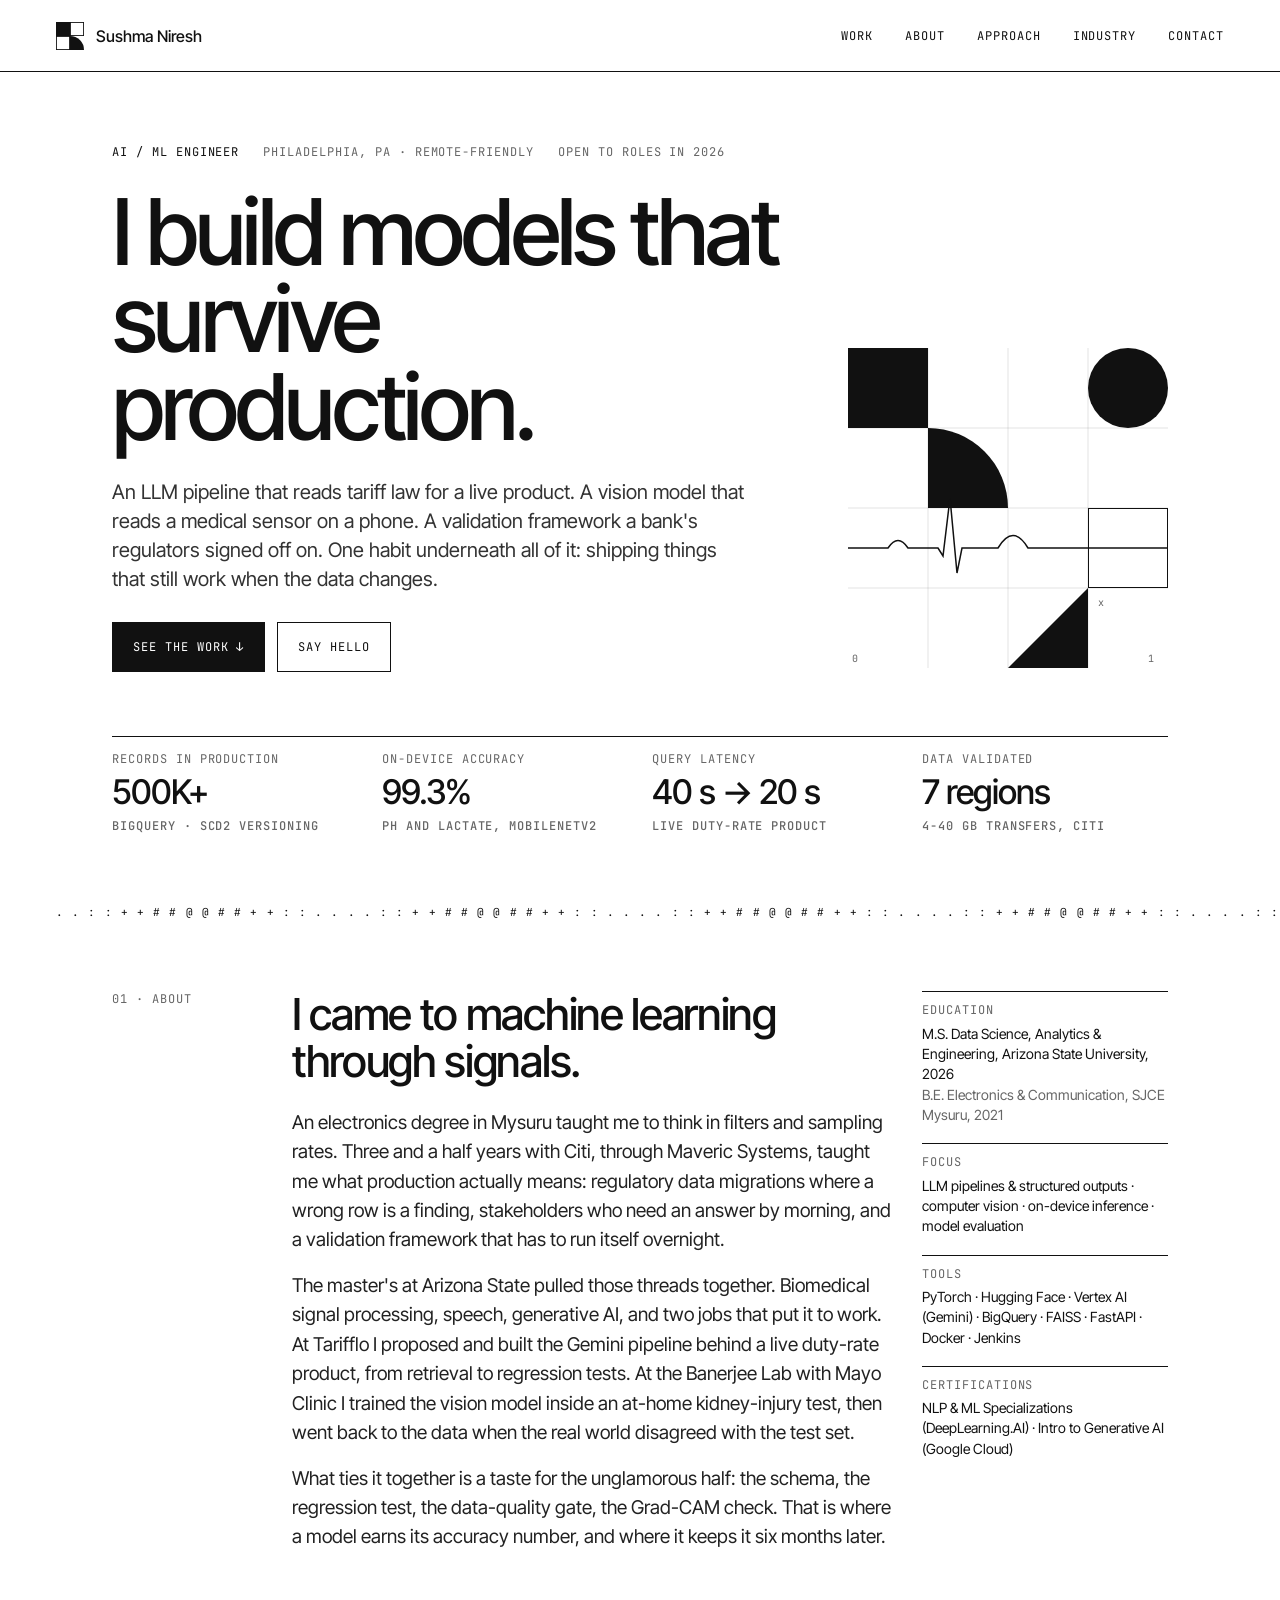
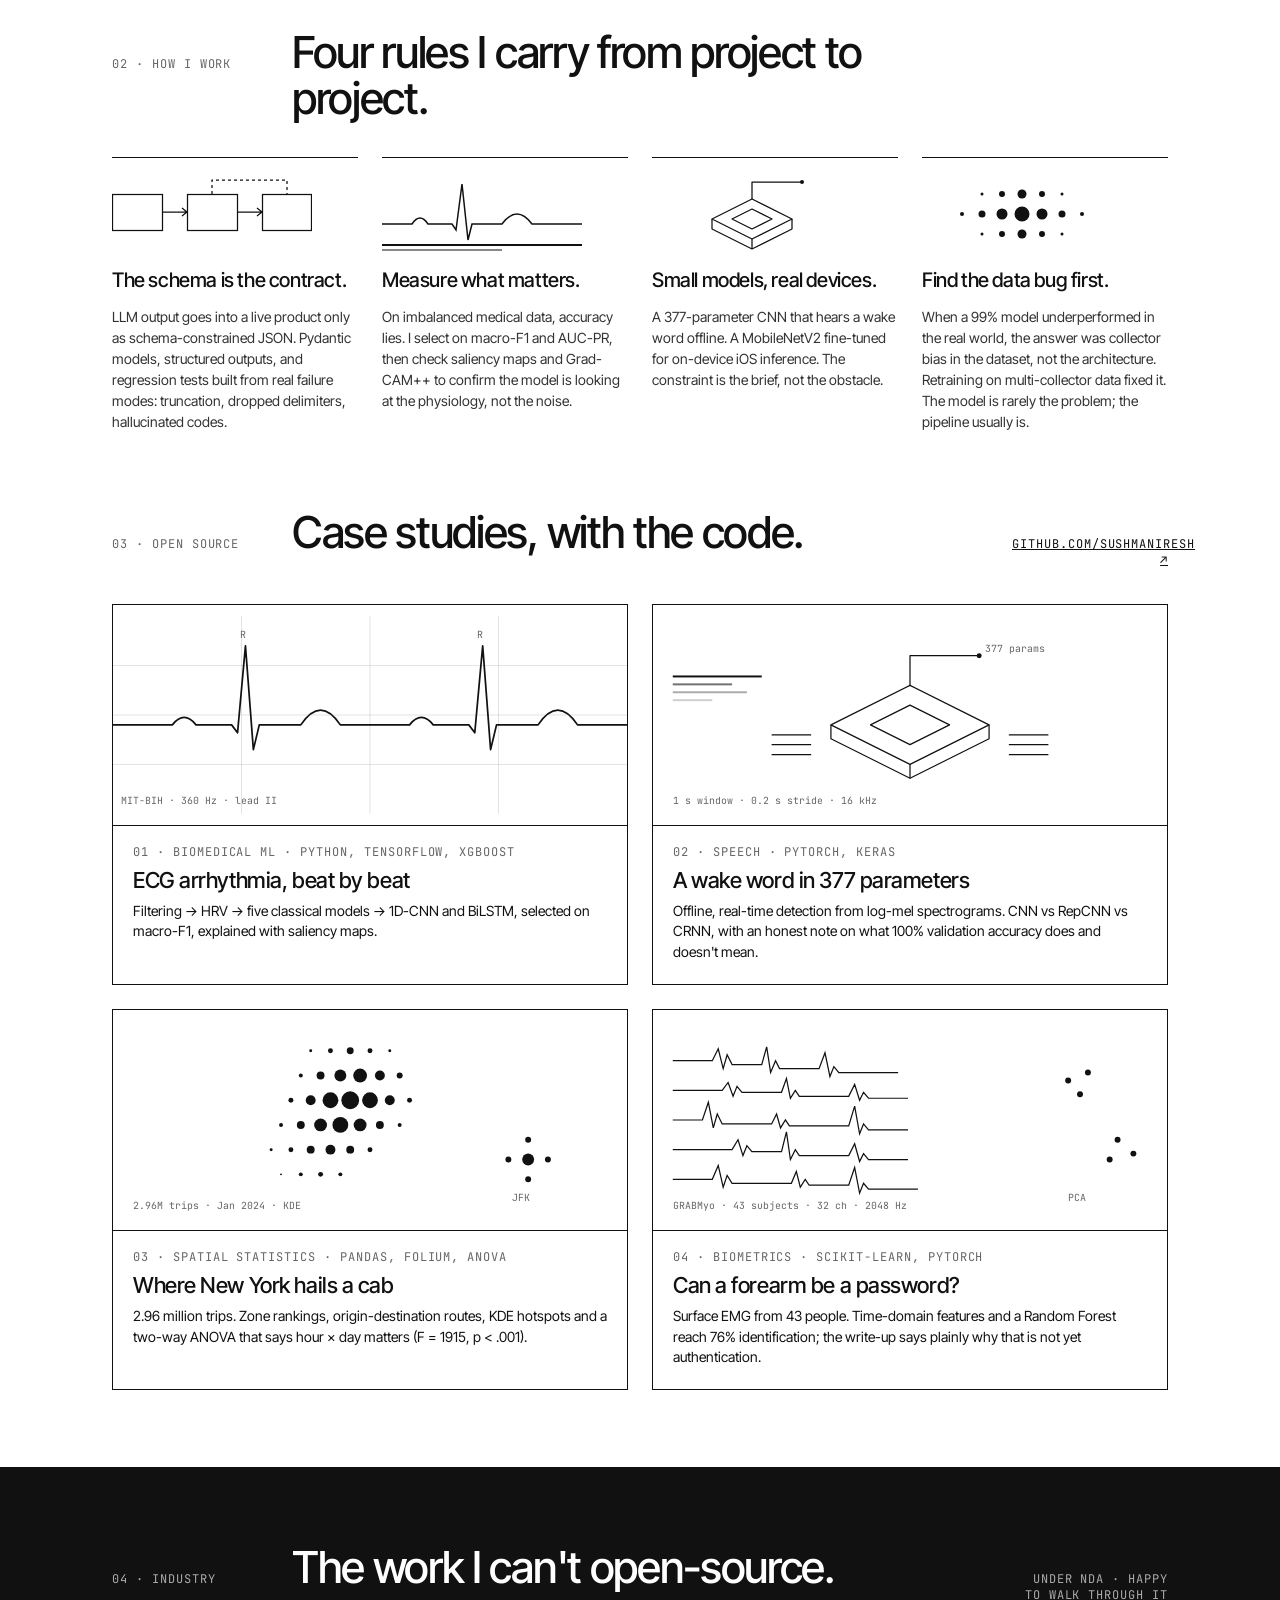
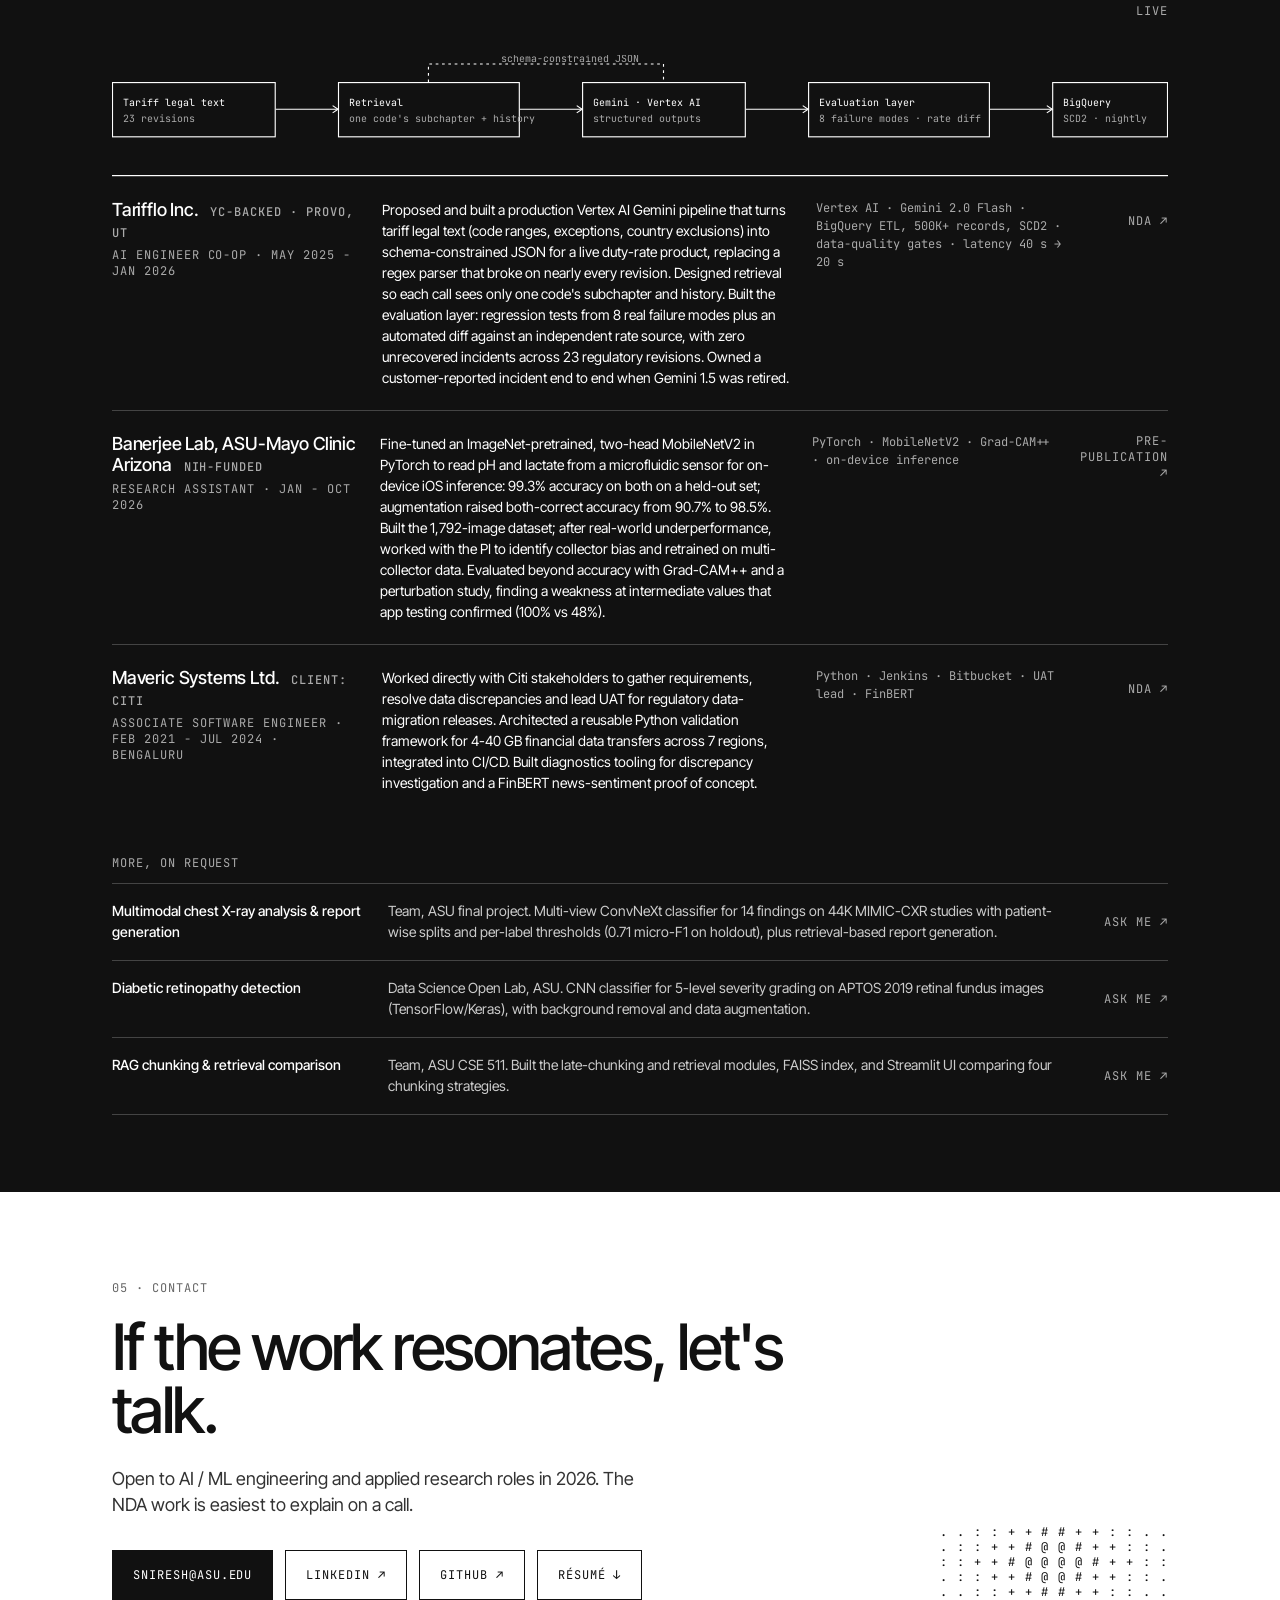
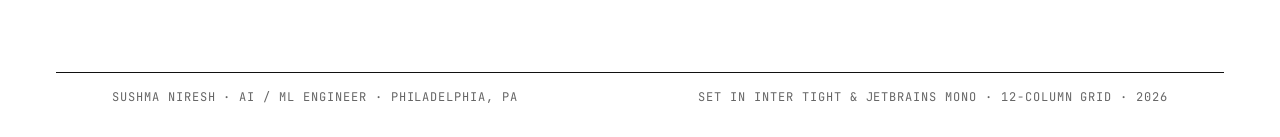
==== commit 69660b79: "Remove em and en dashes from site copy and preview image" ====
--- a/index.html
+++ b/index.html
@@ -3,10 +3,10 @@
 <head>
 <meta charset="utf-8">
 <meta name="viewport" content="width=device-width, initial-scale=1">
-<title>Sushma Niresh — AI/ML Engineer</title>
-<meta name="description" content="AI/ML engineer. LLM pipelines, computer vision and on-device inference — case studies with the code.">
-<meta property="og:title" content="Sushma Niresh — AI/ML Engineer">
-<meta property="og:description" content="AI/ML engineer. LLM pipelines, computer vision and on-device inference — case studies with the code.">
+<title>Sushma Niresh | AI/ML Engineer</title>
+<meta name="description" content="AI/ML engineer. LLM pipelines, computer vision and on-device inference. Case studies with the code.">
+<meta property="og:title" content="Sushma Niresh | AI/ML Engineer">
+<meta property="og:description" content="AI/ML engineer. LLM pipelines, computer vision and on-device inference. Case studies with the code.">
 <meta property="og:image" content="og.png">
 <meta property="og:type" content="website">
 <meta name="twitter:card" content="summary_large_image">
@@ -93,7 +93,7 @@
   <section id="top" class="wrap" style="padding-top: clamp(40px, 6vw, 72px); padding-bottom: clamp(40px, 6vw, 72px)">
     <div class="g12" style="align-items: end; row-gap: 32px">
       <div style="grid-column: 1 / 9; display: flex; flex-direction: column; gap: 28px; min-width: 0">
-        <div class="label" style="display: flex; gap: 16px 24px; flex-wrap: wrap"><span style="color: #111">AI / ML Engineer</span><span>Philadelphia, PA · Remote-friendly</span><span>Open to roles — 2026</span></div>
+        <div class="label" style="display: flex; gap: 16px 24px; flex-wrap: wrap"><span style="color: #111">AI / ML Engineer</span><span>Philadelphia, PA · Remote-friendly</span><span>Open to roles in 2026</span></div>
         <h1 class="h1">I build models that survive production.</h1>
         <p class="lede" style="max-width: 640px">An LLM pipeline that reads tariff law for a live product. A vision model that reads a medical sensor on a phone. A validation framework a bank's regulators signed off on. One habit underneath all of it: shipping things that still work when the data changes.</p>
         <div style="display: flex; gap: 12px; flex-wrap: wrap">
@@ -118,7 +118,7 @@
       <div><div class="label">Records in production</div><div class="v">500K+ <span class="label">BigQuery · SCD2 versioning</span></div></div>
       <div><div class="label">On-device accuracy</div><div class="v">99.3% <span class="label">pH and lactate, MobileNetV2</span></div></div>
       <div><div class="label">Query latency</div><div class="v">40 s → 20 s <span class="label">live duty-rate product</span></div></div>
-      <div><div class="label">Data validated</div><div class="v">7 regions <span class="label">4–40 GB transfers, Citi</span></div></div>
+      <div><div class="label">Data validated</div><div class="v">7 regions <span class="label">4-40 GB transfers, Citi</span></div></div>
     </div>
   </section>
 
@@ -128,12 +128,12 @@
   <!-- ABOUT -->
   <section id="about" class="wrap" style="padding-top: clamp(48px, 6vw, 72px); padding-bottom: clamp(48px, 6vw, 80px)">
     <div class="g12" style="row-gap: 32px">
-      <div class="label" style="grid-column: 1 / 3">01 — About</div>
+      <div class="label" style="grid-column: 1 / 3">01 · About</div>
       <div class="about" style="grid-column: 3 / 10; min-width: 0">
         <h2 class="h2" style="margin-bottom: 24px">I came to machine learning through signals.</h2>
         <p>An electronics degree in Mysuru taught me to think in filters and sampling rates. Three and a half years with Citi, through Maveric Systems, taught me what production actually means: regulatory data migrations where a wrong row is a finding, stakeholders who need an answer by morning, and a validation framework that has to run itself overnight.</p>
-        <p>The master's at Arizona State pulled those threads together. Biomedical signal processing, speech, generative AI — and two jobs that put it to work. At Tarifflo I proposed and built the Gemini pipeline behind a live duty-rate product, from retrieval to regression tests. At the Banerjee Lab with Mayo Clinic I trained the vision model inside an at-home kidney-injury test, then went back to the data when the real world disagreed with the test set.</p>
-        <p>What ties it together is a taste for the unglamorous half: the schema, the regression test, the data-quality gate, the Grad-CAM check. That is where a model earns its accuracy number — and where it keeps it six months later.</p>
+        <p>The master's at Arizona State pulled those threads together. Biomedical signal processing, speech, generative AI, and two jobs that put it to work. At Tarifflo I proposed and built the Gemini pipeline behind a live duty-rate product, from retrieval to regression tests. At the Banerjee Lab with Mayo Clinic I trained the vision model inside an at-home kidney-injury test, then went back to the data when the real world disagreed with the test set.</p>
+        <p>What ties it together is a taste for the unglamorous half: the schema, the regression test, the data-quality gate, the Grad-CAM check. That is where a model earns its accuracy number, and where it keeps it six months later.</p>
       </div>
       <div style="grid-column: 10 / 13; display: flex; flex-direction: column; gap: 4px; width: 100%">
         <div class="fact"><span class="label">Education</span>M.S. Data Science, Analytics &amp; Engineering, Arizona State University, 2026<br><span style="color: #666">B.E. Electronics &amp; Communication, SJCE Mysuru, 2021</span></div>
@@ -147,7 +147,7 @@
   <!-- APPROACH / CONCEPTS -->
   <section id="approach" class="wrap" style="padding-bottom: clamp(48px, 6vw, 80px)">
     <div class="g12" style="margin-bottom: 36px; align-items: baseline">
-      <div class="label" style="grid-column: 1 / 3">02 — How I work</div>
+      <div class="label" style="grid-column: 1 / 3">02 · How I work</div>
       <h2 class="h2" style="grid-column: 3 / 11">Four rules I carry from project to project.</h2>
     </div>
     <div class="g12" style="row-gap: 32px">
@@ -177,7 +177,7 @@
   <!-- WORK -->
   <section id="work" class="wrap" style="padding-bottom: clamp(48px, 6vw, 80px)">
     <div class="g12" style="margin-bottom: 36px; align-items: baseline">
-      <div class="label" style="grid-column: 1 / 3">03 — Open source</div>
+      <div class="label" style="grid-column: 1 / 3">03 · Open source</div>
       <h2 class="h2" style="grid-column: 3 / 11">Case studies, with the code.</h2>
       <div class="label" style="grid-column: 11 / 13; text-align: right"><a href="https://github.com/Sushmaniresh" target="_blank" rel="noopener">github.com/Sushmaniresh ↗</a></div>
     </div>
@@ -209,7 +209,7 @@
             <circle cx="420" cy="140" r="6"/><circle cx="440" cy="140" r="3"/><circle cx="400" cy="140" r="3"/><circle cx="420" cy="120" r="3"/><circle cx="420" cy="160" r="3"/>
           </g><g font-family="'JetBrains Mono',monospace" font-size="10" fill="#666"><text x="404" y="182">JFK</text><text x="20" y="190">2.96M trips · Jan 2024 · KDE</text></g></svg>
         </div>
-        <div class="body"><div class="label">03 · Spatial statistics · pandas, Folium, ANOVA</div><h3>Where New York hails a cab</h3><p>2.96 million trips. Zone rankings, origin–destination routes, KDE hotspots and a two-way ANOVA that says hour × day matters (F = 1915, p &lt; .001).</p></div>
+        <div class="body"><div class="label">03 · Spatial statistics · pandas, Folium, ANOVA</div><h3>Where New York hails a cab</h3><p>2.96 million trips. Zone rankings, origin-destination routes, KDE hotspots and a two-way ANOVA that says hour × day matters (F = 1915, p &lt; .001).</p></div>
       </a>
 
       <a class="card" href="emg.html">
@@ -225,7 +225,7 @@
   <section id="industry" style="background: #111; color: #fff; padding: clamp(48px, 6vw, 80px) 0">
     <div class="wrap">
       <div class="g12" style="margin-bottom: 36px; align-items: baseline">
-        <div class="label" style="grid-column: 1 / 3; color: #aaa">04 — Industry</div>
+        <div class="label" style="grid-column: 1 / 3; color: #aaa">04 · Industry</div>
         <h2 class="h2" style="grid-column: 3 / 11">The work I can't open-source.</h2>
         <div class="label" style="grid-column: 11 / 13; text-align: right; color: #aaa">Under NDA · happy to walk through it live</div>
       </div>
@@ -237,20 +237,20 @@
       </div>
       <div style="border-top: 1px solid #fff">
         <div class="nda">
-          <div><h4>Tarifflo Inc. <span class="label" style="color: #aaa; margin-left: 8px">YC-backed · Provo, UT</span></h4><div class="label" style="color: #aaa; margin-top: 6px">AI Engineer Co-op · May 2025 – Jan 2026</div></div>
-          <p>Proposed and built a production Vertex AI Gemini pipeline that turns tariff legal text — code ranges, exceptions, country exclusions — into schema-constrained JSON for a live duty-rate product, replacing a regex parser that broke on nearly every revision. Designed retrieval so each call sees only one code's subchapter and history. Built the evaluation layer: regression tests from 8 real failure modes plus an automated diff against an independent rate source, with zero unrecovered incidents across 23 regulatory revisions. Owned a customer-reported incident end to end when Gemini 1.5 was retired.</p>
+          <div><h4>Tarifflo Inc. <span class="label" style="color: #aaa; margin-left: 8px">YC-backed · Provo, UT</span></h4><div class="label" style="color: #aaa; margin-top: 6px">AI Engineer Co-op · May 2025 - Jan 2026</div></div>
+          <p>Proposed and built a production Vertex AI Gemini pipeline that turns tariff legal text (code ranges, exceptions, country exclusions) into schema-constrained JSON for a live duty-rate product, replacing a regex parser that broke on nearly every revision. Designed retrieval so each call sees only one code's subchapter and history. Built the evaluation layer: regression tests from 8 real failure modes plus an automated diff against an independent rate source, with zero unrecovered incidents across 23 regulatory revisions. Owned a customer-reported incident end to end when Gemini 1.5 was retired.</p>
           <p class="mono" style="font-size: 12px; color: #aaa">Vertex AI · Gemini 2.0 Flash · BigQuery ETL, 500K+ records, SCD2 · data-quality gates · latency 40 s → 20 s</p>
           <button class="label tag ndabtn" type="button" data-nda>NDA ↗</button>
         </div>
         <div class="nda">
-          <div><h4>Banerjee Lab, ASU–Mayo Clinic Arizona <span class="label" style="color: #aaa; margin-left: 8px">NIH-funded</span></h4><div class="label" style="color: #aaa; margin-top: 6px">Research Assistant · Jan – Oct 2026</div></div>
+          <div><h4>Banerjee Lab, ASU-Mayo Clinic Arizona <span class="label" style="color: #aaa; margin-left: 8px">NIH-funded</span></h4><div class="label" style="color: #aaa; margin-top: 6px">Research Assistant · Jan - Oct 2026</div></div>
           <p>Fine-tuned an ImageNet-pretrained, two-head MobileNetV2 in PyTorch to read pH and lactate from a microfluidic sensor for on-device iOS inference: 99.3% accuracy on both on a held-out set; augmentation raised both-correct accuracy from 90.7% to 98.5%. Built the 1,792-image dataset; after real-world underperformance, worked with the PI to identify collector bias and retrained on multi-collector data. Evaluated beyond accuracy with Grad-CAM++ and a perturbation study, finding a weakness at intermediate values that app testing confirmed (100% vs 48%).</p>
           <p class="mono" style="font-size: 12px; color: #aaa">PyTorch · MobileNetV2 · Grad-CAM++ · on-device inference</p>
           <button class="label tag ndabtn" type="button" data-nda>Pre-publication ↗</button>
         </div>
         <div class="nda">
-          <div><h4>Maveric Systems Ltd. <span class="label" style="color: #aaa; margin-left: 8px">Client: Citi</span></h4><div class="label" style="color: #aaa; margin-top: 6px">Associate Software Engineer · Feb 2021 – Jul 2024 · Bengaluru</div></div>
-          <p>Worked directly with Citi stakeholders to gather requirements, resolve data discrepancies and lead UAT for regulatory data-migration releases. Architected a reusable Python validation framework for 4–40 GB financial data transfers across 7 regions, integrated into CI/CD. Built diagnostics tooling for discrepancy investigation and a FinBERT news-sentiment proof of concept.</p>
+          <div><h4>Maveric Systems Ltd. <span class="label" style="color: #aaa; margin-left: 8px">Client: Citi</span></h4><div class="label" style="color: #aaa; margin-top: 6px">Associate Software Engineer · Feb 2021 - Jul 2024 · Bengaluru</div></div>
+          <p>Worked directly with Citi stakeholders to gather requirements, resolve data discrepancies and lead UAT for regulatory data-migration releases. Architected a reusable Python validation framework for 4-40 GB financial data transfers across 7 regions, integrated into CI/CD. Built diagnostics tooling for discrepancy investigation and a FinBERT news-sentiment proof of concept.</p>
           <p class="mono" style="font-size: 12px; color: #aaa">Python · Jenkins · Bitbucket · UAT lead · FinBERT</p>
           <button class="label tag ndabtn" type="button" data-nda>NDA ↗</button>
         </div>
@@ -268,7 +268,7 @@
   <section id="hire" class="wrap" style="padding-top: clamp(56px, 7vw, 88px); padding-bottom: clamp(48px, 6vw, 72px)">
     <div class="g12" style="align-items: end; row-gap: 32px">
       <div style="grid-column: 1 / 9; min-width: 0">
-        <div class="label" style="margin-bottom: 20px">05 — Contact</div>
+        <div class="label" style="margin-bottom: 20px">05 · Contact</div>
         <h2 style="margin: 0; font-size: clamp(34px, 5vw, 64px); line-height: 0.98; letter-spacing: -0.04em; font-weight: 500">If the work resonates, let's talk.</h2>
         <p class="lede" style="margin-top: 24px; max-width: 560px; font-size: 18px">Open to AI / ML engineering and applied research roles in 2026. The NDA work is easiest to explain on a call.</p>
         <div style="display: flex; gap: 12px; margin-top: 32px; flex-wrap: wrap">
